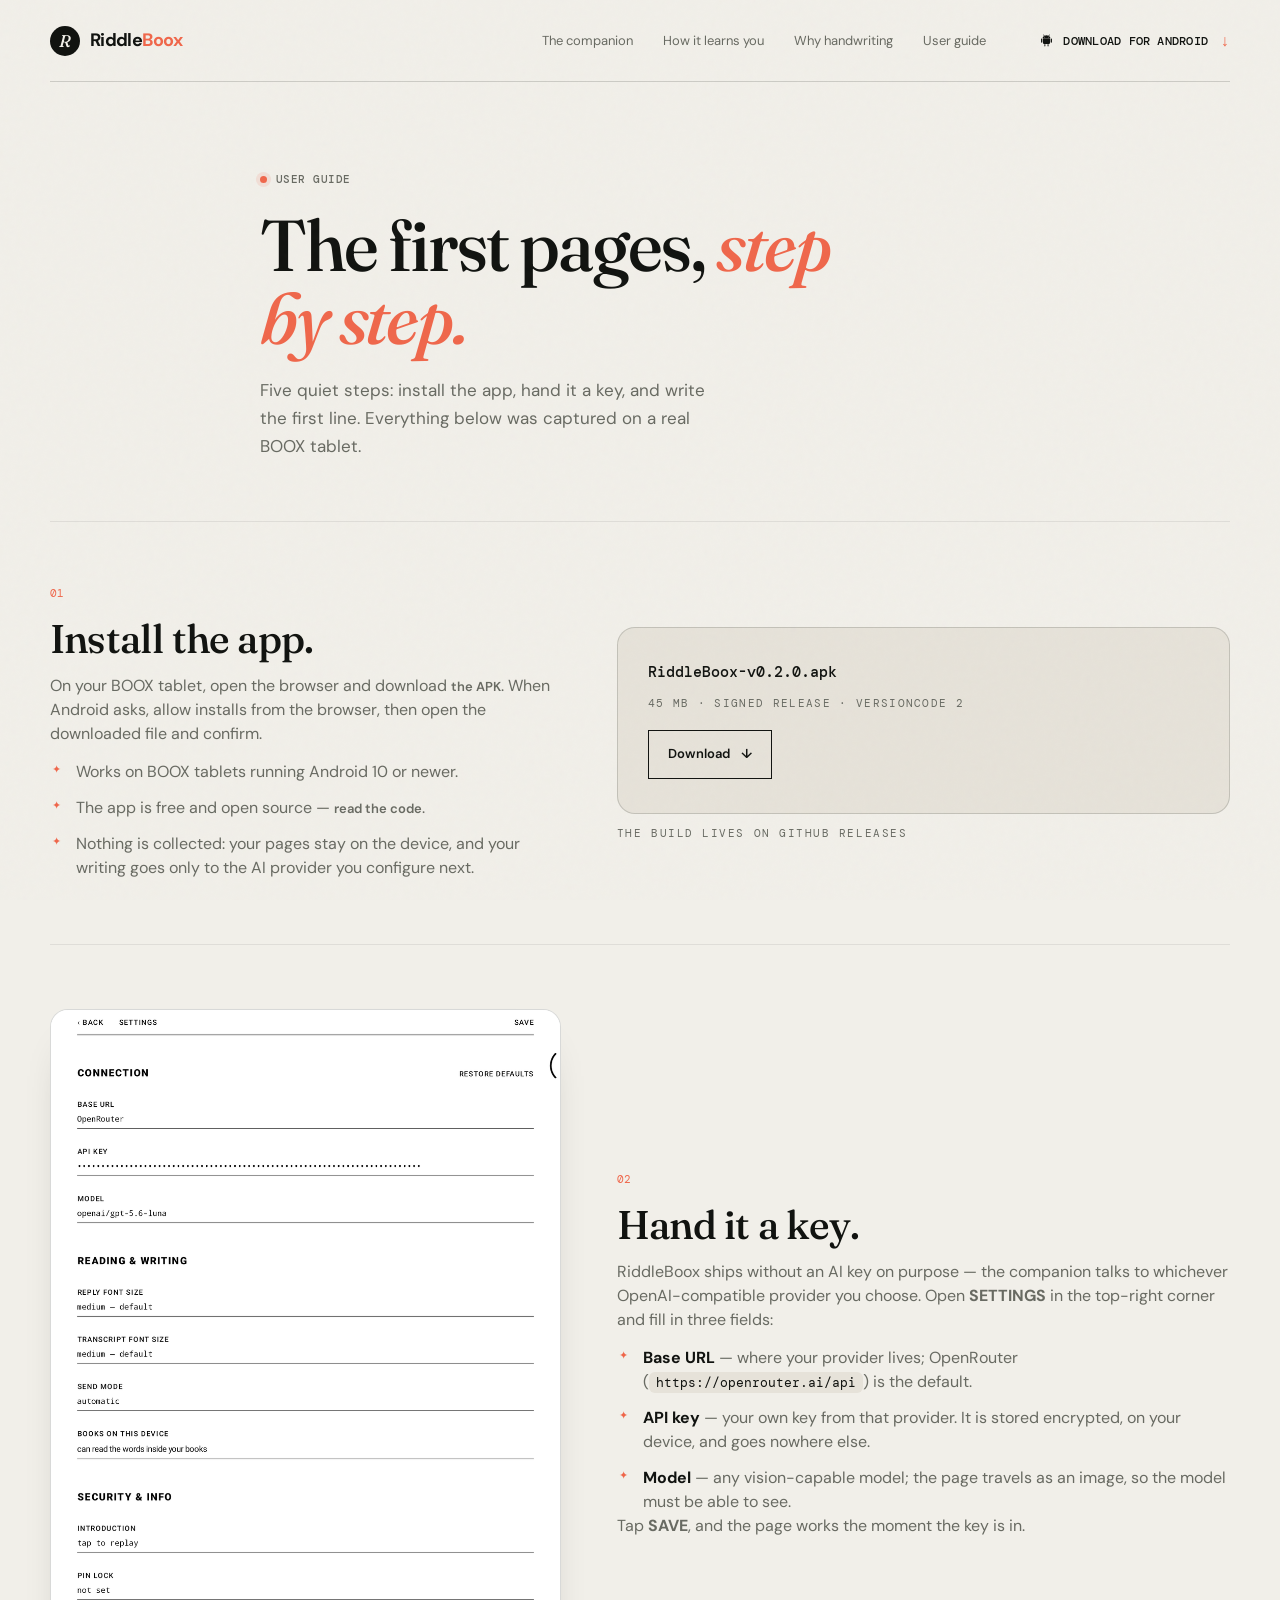
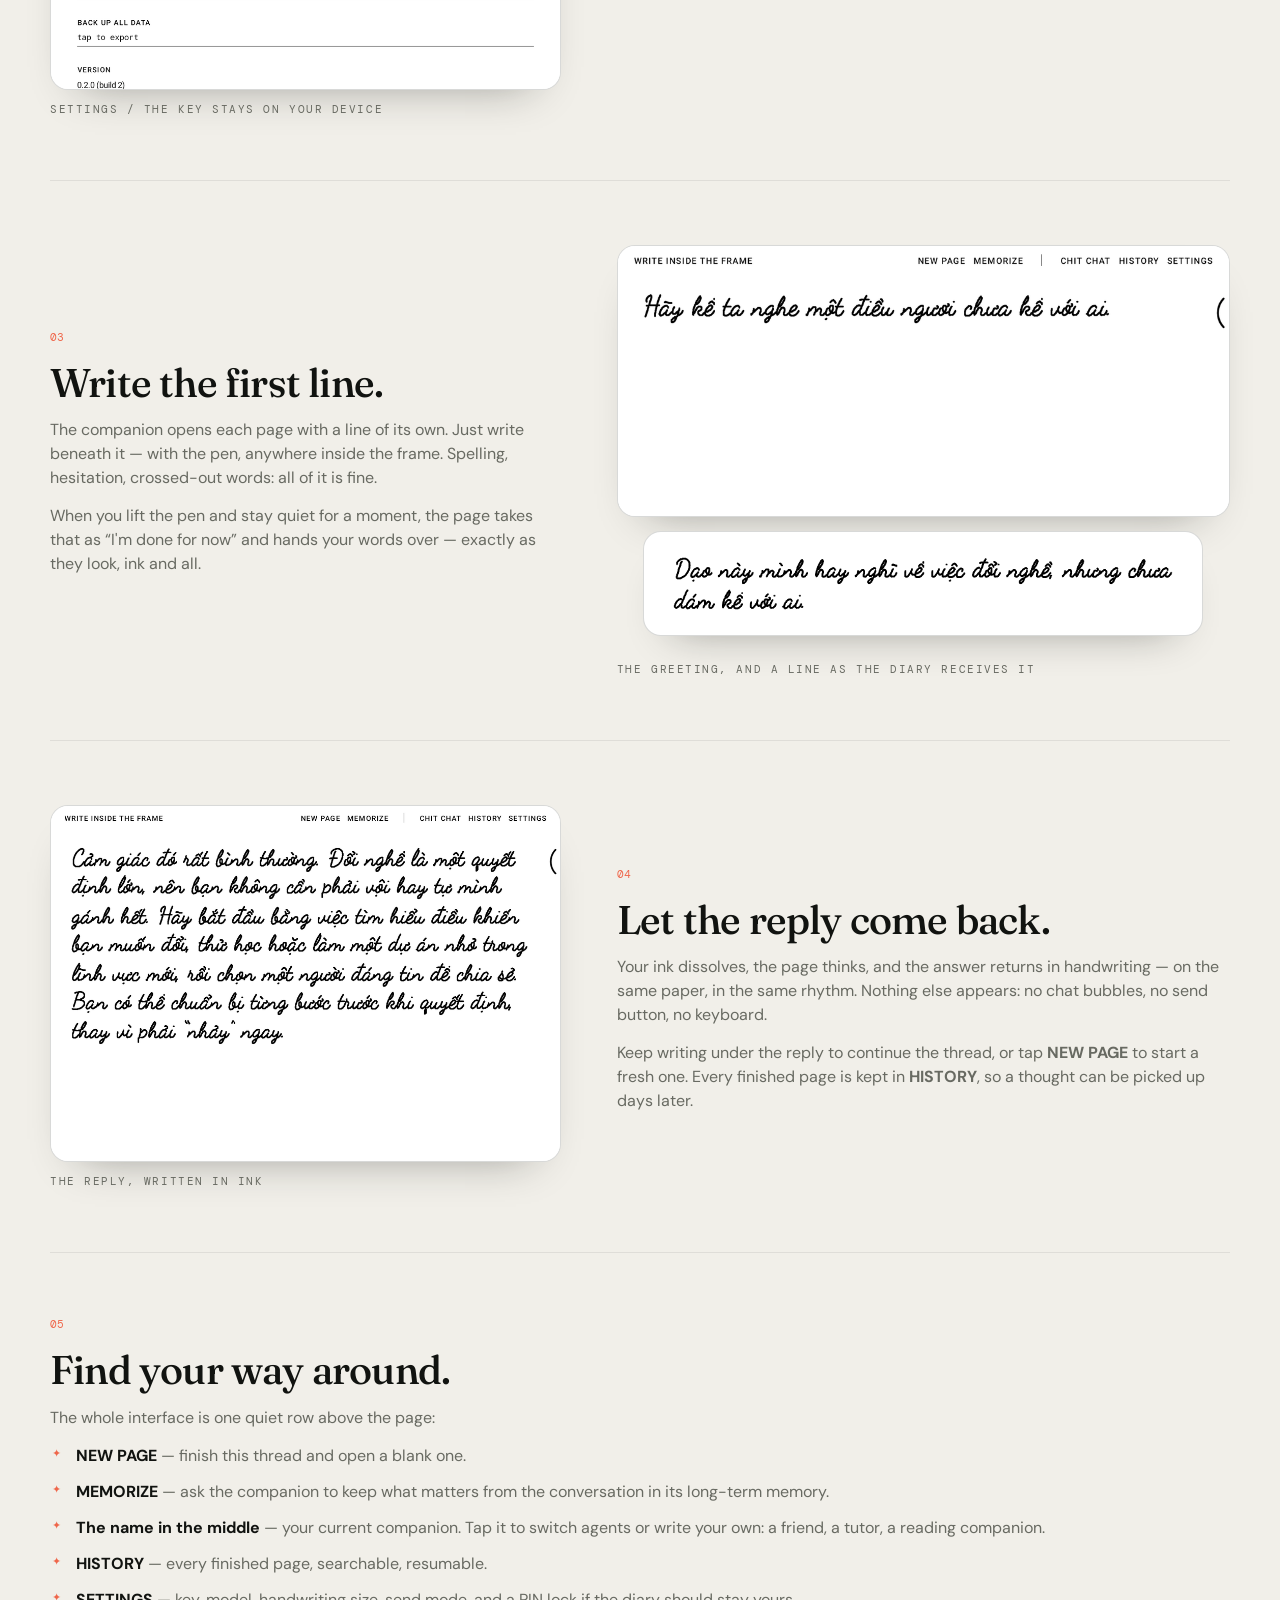
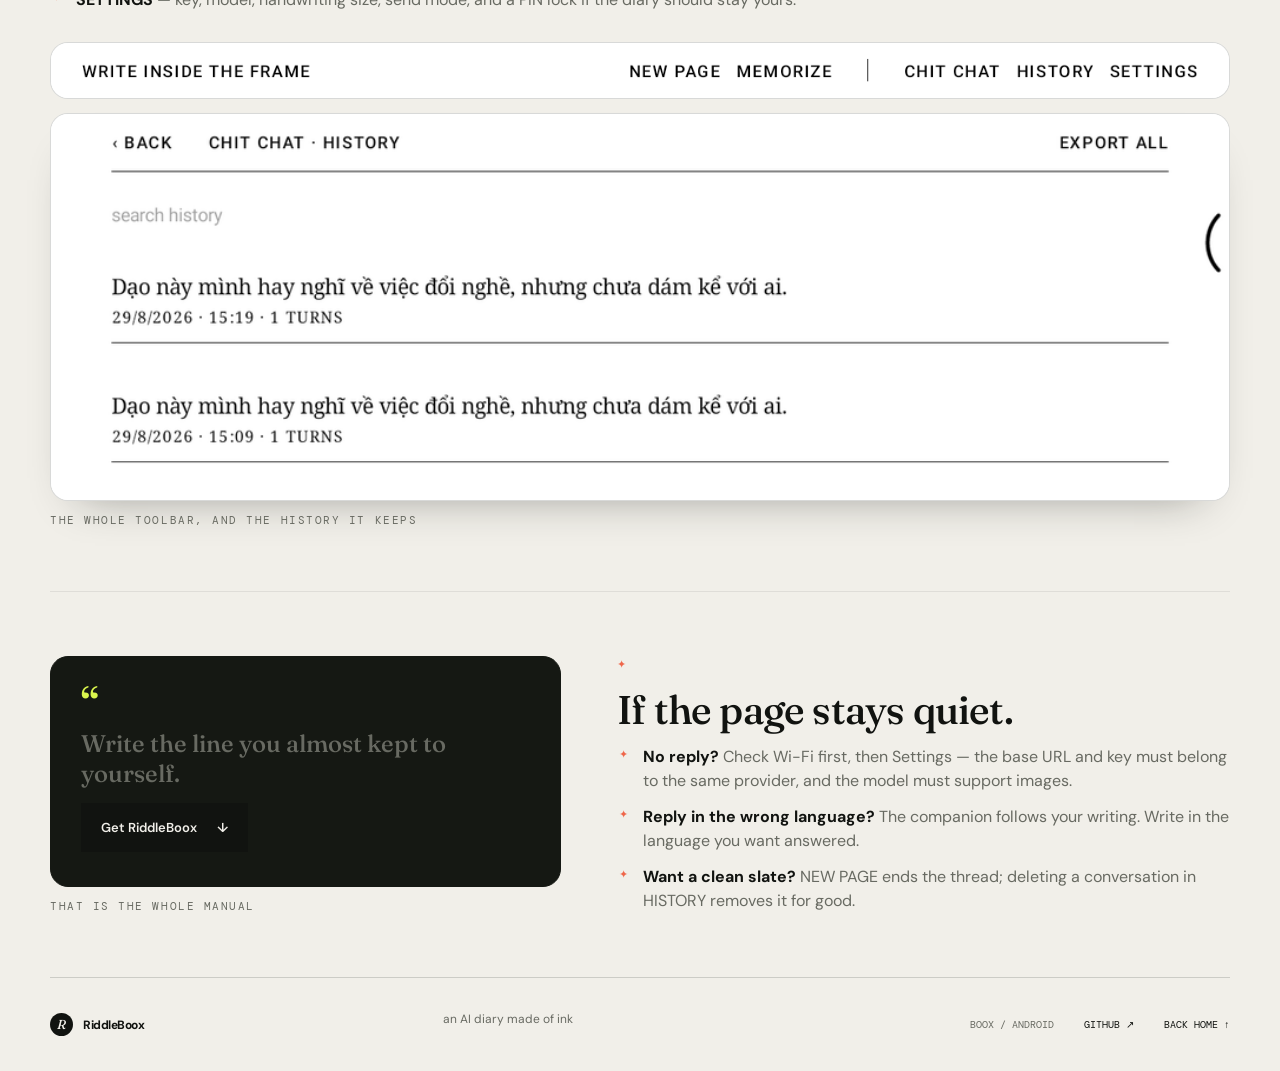
==== pages/guide.html @ 7153b8f2 "fix(pages): cache-bust stylesheet and script URLs Browsers held the pre-guide styles.css for up to 4" ====
<!doctype html>
<html lang="en">
  <head>
    <meta charset="utf-8" />
    <meta name="viewport" content="width=device-width, initial-scale=1" />
    <meta name="theme-color" content="#f1efe9" />
    <meta
      name="description"
      content="How to install RiddleBoox on a BOOX tablet, connect your own API key, and write your first page."
    />
    <meta property="og:title" content="RiddleBoox — user guide" />
    <meta
      property="og:description"
      content="Install the app, add your key, write a page, and let the reply come back in ink."
    />
    <meta property="og:type" content="website" />
    <title>RiddleBoox — user guide</title>
    <link rel="preconnect" href="https://fonts.googleapis.com" />
    <link rel="preconnect" href="https://fonts.gstatic.com" crossorigin />
    <link
      href="https://fonts.googleapis.com/css2?family=DM+Mono:wght@400;500&family=DM+Sans:wght@400;500;600;700&family=Fraunces:opsz,wght@9..144,500;9..144,600&display=swap"
      rel="stylesheet"
    />
    <link rel="stylesheet" href="styles.css?v=2" />
    <script src="script.js?v=2" defer></script>
  </head>
  <body>
    <div class="noise" aria-hidden="true"></div>

    <header class="site-header">
      <a class="brand" href="index.html" aria-label="RiddleBoox home">
        <span class="brand-mark">R</span>
        <span class="brand-name">Riddle<span>Boox</span></span>
      </a>
      <nav class="nav-links" aria-label="Main navigation">
        <a href="index.html#companion">The companion</a>
        <a href="index.html#inside">How it learns you</a>
        <a href="index.html#boox">Why handwriting</a>
        <a href="guide.html" aria-current="page">User guide</a>
      </nav>
      <a class="nav-cta nav-download" href="index.html#download" data-android-download>
        <svg class="android-icon" viewBox="0 0 24 24" aria-hidden="true">
          <path fill="currentColor" d="M8.4 5.7 7.3 3.9l.8-.5 1.1 1.8a6.1 6.1 0 0 1 5.6 0l1.1-1.8.8.5-1.1 1.8a5.7 5.7 0 0 1 2.1 3H6.3a5.7 5.7 0 0 1 2.1-3ZM5.2 9c.5 0 .9.4.9.9v4.2c0 .5-.4.9-.9.9s-.9-.4-.9-.9V9.9c0-.5.4-.9.9-.9Zm13.6 0c.5 0 .9.4.9.9v4.2c0 .5-.4.9-.9.9s-.9-.4-.9-.9V9.9c0-.5.4-.9.9-.9ZM7 9.1h10v6.6c0 .7-.5 1.2-1.2 1.2H8.2c-.7 0-1.2-.5-1.2-1.2V9.1Zm2.1 8.1h1.3v2.2c0 .5-.3.9-.7.9s-.7-.4-.7-.9v-2.2Zm4.5 0h1.3v2.2c0 .5-.3.9-.7.9s-.7-.4-.7-.9v-2.2Z" />
          <circle cx="9.2" cy="7.1" r=".55" fill="var(--paper)" />
          <circle cx="14.8" cy="7.1" r=".55" fill="var(--paper)" />
        </svg>
        Download for Android <span aria-hidden="true">↓</span>
      </a>
    </header>

    <main id="top">
      <section class="guide-hero section-shell reveal">
        <p class="eyebrow"><span class="eyebrow-dot"></span> User guide</p>
        <h1>The first pages, <em>step by step.</em></h1>
        <p class="hero-lede">
          Five quiet steps: install the app, hand it a key, and write the first line.
          Everything below was captured on a real BOOX tablet.
        </p>
      </section>

      <section class="guide-step section-shell reveal" id="install">
        <div class="guide-step-copy">
          <div class="card-number">01</div>
          <h2>Install the app.</h2>
          <p>
            On your BOOX tablet, open the browser and download
            <a class="text-link" href="#" data-android-download>the APK</a>.
            When Android asks, allow installs from the browser, then open the
            downloaded file and confirm.
          </p>
          <ul class="guide-list">
            <li>Works on BOOX tablets running Android 10 or newer.</li>
            <li>The app is free and open source — <a class="text-link" href="https://github.com/nguyenvanduocit/RiddleBoox">read the code</a>.</li>
            <li>Nothing is collected: your pages stay on the device, and your writing goes only to the AI provider you configure next.</li>
          </ul>
        </div>
        <figure class="guide-figure guide-figure-plain">
          <div class="guide-download-card">
            <span class="guide-download-name">RiddleBoox-v0.2.0.apk</span>
            <span class="guide-download-meta">45 MB · signed release · versionCode 2</span>
            <a class="button button-download" href="index.html#download" data-android-download>Download <span aria-hidden="true">↓</span></a>
          </div>
          <figcaption>the build lives on GitHub releases</figcaption>
        </figure>
      </section>

      <section class="guide-step section-shell reveal" id="key">
        <div class="guide-step-copy">
          <div class="card-number">02</div>
          <h2>Hand it a key.</h2>
          <p>
            RiddleBoox ships without an AI key on purpose — the companion talks to
            whichever OpenAI-compatible provider you choose. Open
            <strong>SETTINGS</strong> in the top-right corner and fill in three fields:
          </p>
          <ul class="guide-list">
            <li><strong>Base URL</strong> — where your provider lives; OpenRouter (<code>https://openrouter.ai/api</code>) is the default.</li>
            <li><strong>API key</strong> — your own key from that provider. It is stored encrypted, on your device, and goes nowhere else.</li>
            <li><strong>Model</strong> — any vision-capable model; the page travels as an image, so the model must be able to see.</li>
          </ul>
          <p>Tap <strong>SAVE</strong>, and the page works the moment the key is in.</p>
        </div>
        <figure class="guide-figure">
          <img src="guide-settings.png" alt="RiddleBoox settings screen with base URL, API key, and model fields" loading="lazy" />
          <figcaption>settings / the key stays on your device</figcaption>
        </figure>
      </section>

      <section class="guide-step section-shell reveal" id="write">
        <div class="guide-step-copy">
          <div class="card-number">03</div>
          <h2>Write the first line.</h2>
          <p>
            The companion opens each page with a line of its own. Just write beneath it —
            with the pen, anywhere inside the frame. Spelling, hesitation, crossed-out
            words: all of it is fine.
          </p>
          <p>
            When you lift the pen and stay quiet for a moment, the page takes that as
            “I'm done for now” and hands your words over — exactly as they look, ink and all.
          </p>
        </div>
        <figure class="guide-figure guide-figure-stack">
          <img src="guide-greeting.png" alt="A fresh RiddleBoox page opening with a handwritten greeting" loading="lazy" />
          <img class="guide-strip" src="guide-ink-strip.png" alt="A handwritten line exactly as the diary receives it" loading="lazy" />
          <figcaption>the greeting, and a line as the diary receives it</figcaption>
        </figure>
      </section>

      <section class="guide-step section-shell reveal" id="reply">
        <div class="guide-step-copy">
          <div class="card-number">04</div>
          <h2>Let the reply come back.</h2>
          <p>
            Your ink dissolves, the page thinks, and the answer returns in handwriting —
            on the same paper, in the same rhythm. Nothing else appears: no chat bubbles,
            no send button, no keyboard.
          </p>
          <p>
            Keep writing under the reply to continue the thread, or tap
            <strong>NEW PAGE</strong> to start a fresh one. Every finished page is kept in
            <strong>HISTORY</strong>, so a thought can be picked up days later.
          </p>
        </div>
        <figure class="guide-figure">
          <img src="guide-reply.png" alt="A handwritten AI reply on the RiddleBoox page" loading="lazy" />
          <figcaption>the reply, written in ink</figcaption>
        </figure>
      </section>

      <section class="guide-step section-shell reveal" id="around">
        <div class="guide-step-copy">
          <div class="card-number">05</div>
          <h2>Find your way around.</h2>
          <p>The whole interface is one quiet row above the page:</p>
          <ul class="guide-list">
            <li><strong>NEW PAGE</strong> — finish this thread and open a blank one.</li>
            <li><strong>MEMORIZE</strong> — ask the companion to keep what matters from the conversation in its long-term memory.</li>
            <li><strong>The name in the middle</strong> — your current companion. Tap it to switch agents or write your own: a friend, a tutor, a reading companion.</li>
            <li><strong>HISTORY</strong> — every finished page, searchable, resumable.</li>
            <li><strong>SETTINGS</strong> — key, model, handwriting size, send mode, and a PIN lock if the diary should stay yours.</li>
          </ul>
        </div>
        <figure class="guide-figure guide-figure-wide">
          <img src="guide-chrome.png" alt="The RiddleBoox toolbar: new page, memorize, agent name, history, settings" loading="lazy" />
          <img src="guide-history.png" alt="The history screen: searchable finished pages with dates and turn counts" loading="lazy" />
          <figcaption>the whole toolbar, and the history it keeps</figcaption>
        </figure>
      </section>

      <section class="guide-step section-shell reveal" id="trouble">
        <div class="guide-step-copy">
          <div class="card-number">✦</div>
          <h2>If the page stays quiet.</h2>
          <ul class="guide-list">
            <li><strong>No reply?</strong> Check Wi-Fi first, then Settings — the base URL and key must belong to the same provider, and the model must support images.</li>
            <li><strong>Reply in the wrong language?</strong> The companion follows your writing. Write in the language you want answered.</li>
            <li><strong>Want a clean slate?</strong> NEW PAGE ends the thread; deleting a conversation in HISTORY removes it for good.</li>
          </ul>
        </div>
        <figure class="guide-figure guide-figure-plain">
          <div class="guide-quiet-card">
            <span class="guide-quiet-mark">“</span>
            <p>Write the line you almost kept to yourself.</p>
            <a class="button button-primary" href="index.html#download" data-android-download>Get RiddleBoox <span aria-hidden="true">↓</span></a>
          </div>
          <figcaption>that is the whole manual</figcaption>
        </figure>
      </section>
    </main>

    <footer class="site-footer section-shell">
      <div class="footer-brand"><span class="brand-mark">R</span><span>RiddleBoox</span></div>
      <p>an AI diary made of ink</p>
      <div class="footer-right"><span>BOOX / ANDROID</span><a href="https://github.com/nguyenvanduocit/RiddleBoox">GitHub ↗</a><a href="index.html">Back home ↑</a></div>
    </footer>
  </body>
</html>
---- pages/styles.css ----
:root {
  --paper: #f1efe9;
  --paper-deep: #e6e2d9;
  --ink: #111310;
  --muted: #686a62;
  --line: rgba(17, 19, 16, 0.16);
  --soft-line: rgba(17, 19, 16, 0.08);
  --acid: #d9f44d;
  --tomato: #ef674b;
  --night: #151813;
  --serif: "Fraunces", Georgia, serif;
  --sans: "DM Sans", -apple-system, BlinkMacSystemFont, "Segoe UI", sans-serif;
  --mono: "DM Mono", "SFMono-Regular", Consolas, monospace;
}

@font-face {
  font-family: "RiddleScript";
  src: url("DancingScript.ttf") format("truetype");
  font-style: normal;
  font-weight: 400 700;
  font-display: swap;
}

* { box-sizing: border-box; }
html { scroll-behavior: smooth; }
body {
  margin: 0;
  color: var(--ink);
  background: var(--paper);
  font-family: var(--sans);
  line-height: 1.5;
  overflow-x: hidden;
}
a { color: inherit; text-decoration: none; }
img { display: block; max-width: 100%; }
.noise {
  position: fixed;
  inset: 0;
  pointer-events: none;
  opacity: .038;
  z-index: 10;
  background-image: url("data:image/svg+xml,%3Csvg viewBox='0 0 180 180' xmlns='http://www.w3.org/2000/svg'%3E%3Cfilter id='n'%3E%3CfeTurbulence type='fractalNoise' baseFrequency='.8' numOctaves='3' stitchTiles='stitch'/%3E%3C/filter%3E%3Crect width='100%25' height='100%25' filter='url(%23n)' opacity='.6'/%3E%3C/svg%3E");
}
.section-shell, .site-header { width: min(1180px, calc(100% - 64px)); margin-inline: auto; }
.site-header {
  height: 82px;
  display: flex;
  align-items: center;
  justify-content: space-between;
  gap: 28px;
  border-bottom: 1px solid var(--line);
  position: relative;
  z-index: 11;
}
.brand, .footer-brand { display: inline-flex; align-items: center; gap: 10px; font-weight: 700; letter-spacing: -.04em; }
.brand-mark {
  display: grid;
  width: 30px;
  height: 30px;
  place-items: center;
  color: var(--paper);
  background: var(--ink);
  border-radius: 50%;
  font-family: var(--serif);
  font-size: 17px;
  font-weight: 500;
  font-style: italic;
}
.brand-name { font-size: 18px; }
.brand-name span { color: var(--tomato); }
.nav-links { display: flex; gap: 30px; margin-left: auto; margin-right: 24px; font-size: 13px; color: var(--muted); }
.nav-links a, .nav-cta, .text-link, .light-link { transition: color .2s ease; }
.nav-links a:hover, .nav-cta:hover, .text-link:hover, .light-link:hover { color: var(--tomato); }
.nav-cta { font: 500 12px var(--mono); text-transform: uppercase; letter-spacing: .02em; }
.nav-download { display: inline-flex; align-items: center; gap: 8px; }
.android-icon { width: 17px; height: 17px; display: block; flex: 0 0 auto; }
.nav-cta span, .text-link span, .light-link span { color: var(--tomato); font-size: 16px; margin-left: 4px; }
.hero { min-height: 690px; display: grid; grid-template-columns: minmax(0, 1fr) minmax(0, .94fr); align-items: center; gap: 66px; padding-top: 58px; padding-bottom: 74px; }
.eyebrow { display: flex; align-items: center; gap: 9px; margin: 0 0 23px; color: var(--muted); font: 500 11px var(--mono); letter-spacing: .04em; text-transform: uppercase; }
.eyebrow-dot { width: 7px; height: 7px; display: inline-block; border-radius: 50%; background: var(--tomato); box-shadow: 0 0 0 4px rgba(239,103,75,.12); }
h1, h2, h3, p { margin-top: 0; }
h1, h2 { font-family: var(--serif); font-weight: 500; letter-spacing: -.06em; }
h1 { max-width: 620px; margin-bottom: 24px; font-size: clamp(54px, 6.2vw, 84px); line-height: .97; }
h1 em { color: var(--tomato); font-style: italic; }
.hero-lede { max-width: 465px; margin-bottom: 31px; color: var(--muted); font-size: 17px; line-height: 1.65; }
.hero-actions, .start-actions { display: flex; align-items: center; gap: 25px; }
.button { display: inline-flex; align-items: center; gap: 20px; min-height: 49px; padding: 0 19px; font-size: 13px; font-weight: 600; border: 1px solid var(--ink); transition: transform .2s ease, background .2s ease, color .2s ease; }
.button:hover { transform: translateY(-3px); }
.button-primary { color: var(--paper); background: var(--ink); }
.button-primary:hover { background: var(--tomato); border-color: var(--tomato); }
.button-light { color: var(--ink); background: var(--acid); border-color: var(--acid); }
.button-light:hover { background: var(--paper); border-color: var(--paper); }
.text-link, .light-link { font-size: 13px; font-weight: 600; }
.hero-note { display: flex; align-items: center; gap: 11px; margin-top: 48px; color: var(--muted); font: 11px var(--mono); }
.line-mark { width: 38px; height: 1px; background: var(--tomato); }
.hero-stage { min-width: 0; min-height: 610px; display: grid; place-items: center; position: relative; overflow: hidden; }
.hero-stage-image { min-height: 630px; }
.companion-hero-figure { width: min(680px, 100%); max-width: 100%; min-width: 0; margin: 0; position: relative; z-index: 2; transform: rotate(2.2deg); }
.companion-hero-figure::after { content: ""; position: absolute; inset: -14px -12px 48px 12px; border: 1px solid rgba(239,103,75,.44); z-index: -1; transform: rotate(-4deg); }
.hero-boox-demo { width: 100%; min-width: 0; padding: 18px 19px 15px; position: relative; color: var(--paper); background: rgba(21,24,19,.98); border: 1px solid rgba(241,239,233,.34); box-shadow: 15px 20px 0 rgba(17,19,16,.16), 2px 5px 24px rgba(17,19,16,.22); transform: rotate(-1.4deg); z-index: 3; }
.demo-chrome, .demo-caption { display: flex; align-items: center; justify-content: space-between; gap: 12px; font: 8px var(--mono); letter-spacing: .02em; text-transform: uppercase; }
.demo-chrome { color: rgba(241,239,233,.62); }
.demo-status { color: var(--acid); }
.demo-page { width: 100%; min-width: 0; min-height: 350px; margin-top: 14px; padding: 35px 45px; position: relative; overflow: hidden; color: var(--ink); background: #fffefb; contain: layout paint; }
.demo-page::before { content: ""; position: absolute; inset: 15%; z-index: 0; pointer-events: none; background: radial-gradient(circle, rgba(217,244,77,.28), rgba(239,103,75,.08) 28%, transparent 67%); opacity: 0; transform: scale(.7); }
.demo-page::after { content: ""; position: absolute; inset: 0; pointer-events: none; background: linear-gradient(115deg, transparent 0 45%, rgba(239,103,75,.08) 50%, transparent 55%); transform: translateX(-115%); }
.demo-page-lines { position: absolute; inset: 19% 7% 11%; z-index: 0; background: repeating-linear-gradient(to bottom, transparent 0 45px, rgba(17,19,16,.08) 46px 47px); }
.demo-copy { display: grid; width: 100%; min-width: 0; min-height: 118px; gap: 7px; position: relative; z-index: 1; margin-top: 17%; font: 400 clamp(32px, 3.4vw, 52px)/1.06 "RiddleScript", cursive; letter-spacing: -.03em; }
.demo-line { display: block; white-space: nowrap; }
.demo-word { display: inline-block; opacity: 0; transform: translateY(10px) rotate(1deg); filter: blur(1.5px); }
.demo-word + .demo-word { margin-left: .14em; }
.demo-dust { position: absolute; inset: 15% 8%; z-index: 3; pointer-events: none; opacity: 0; }
.demo-dust::before { content: ""; position: absolute; inset: 24% 10%; border-radius: 50%; background: radial-gradient(ellipse, rgba(17,19,16,.16), rgba(239,103,75,.08) 36%, transparent 72%); filter: blur(14px); opacity: 0; transform: scale(.72); }
.demo-dust i { width: 5px; height: 5px; position: absolute; left: var(--dust-x); top: var(--dust-y); border-radius: 50%; background: var(--acid); box-shadow: 0 0 9px rgba(217,244,77,.9), 0 0 18px rgba(239,103,75,.35); }
.demo-dust i:nth-child(3n) { background: var(--tomato); box-shadow: 0 0 9px rgba(239,103,75,.75), 0 0 18px rgba(239,103,75,.32); }
.demo-dust i:nth-child(4n) { width: 3px; height: 8px; border-radius: 1px; transform: rotate(45deg); }
.demo-cursor { position: absolute; left: 19%; top: 28%; z-index: 4; width: 10px; height: 42px; border: 1px solid rgba(17,19,16,.75); border-radius: 6px 6px 3px 3px; background: linear-gradient(90deg, #363a32 0%, #111310 38%, #54584e 68%, #171913 100%); box-shadow: 2px 3px 5px rgba(17,19,16,.24); opacity: 0; transform-origin: 50% 88%; }
.demo-cursor::before { content: ""; position: absolute; left: 1px; bottom: -9px; width: 0; height: 0; border-right: 4px solid transparent; border-left: 4px solid transparent; border-top: 10px solid #111310; filter: drop-shadow(1px 2px 1px rgba(17,19,16,.24)); }
.demo-cursor::after { content: ""; position: absolute; top: 7px; left: 2px; width: 2px; height: 23px; border-radius: 2px; background: rgba(241,239,233,.42); }
.demo-thinking-dot { position: absolute; left: 50%; top: 50%; z-index: 2; width: 8px; height: 8px; border-radius: 50%; background: var(--tomato); opacity: 0; box-shadow: 0 0 0 7px rgba(239,103,75,.12), 0 0 0 16px rgba(239,103,75,.06); }
.demo-caption { display: block; margin-top: 10px; color: rgba(241,239,233,.62); }
.hero-boox-demo[data-state="write"] .demo-word, .hero-boox-demo[data-state="reply"] .demo-word { animation: demoWordIn .48s cubic-bezier(.2,.8,.2,1) both; animation-delay: var(--word-delay); }
.hero-boox-demo[data-state="reply"] .demo-word { animation-delay: calc(.38s + var(--word-delay)); }
.hero-boox-demo[data-state="write"] .demo-cursor { opacity: 1; animation: demoCursor 2.9s ease-in-out both; }
.hero-boox-demo[data-state="dissolve"] .demo-word { opacity: 1; animation: demoWordOut .72s ease both; animation-delay: calc(var(--word-index) * .07s); }
.hero-boox-demo[data-state="dissolve"] .demo-page::after { animation: demoSweep 1.1s ease both; }
.hero-boox-demo[data-state="dissolve"] .demo-dust { opacity: 1; }
.hero-boox-demo[data-state="dissolve"] .demo-dust::before { animation: dustCloud 1.1s ease-out both; }
.hero-boox-demo[data-state="dissolve"] .demo-dust i { animation: dustBurst 1.1s var(--dust-delay) ease-out both; }
.hero-boox-demo[data-state="think"] .demo-word { opacity: 0; }
.hero-boox-demo[data-state="think"] .demo-thinking-dot { opacity: 1; animation: demoPulse 1.1s ease-in-out infinite; }
.hero-boox-demo[data-state="reply"] .demo-page::before { animation: pageGlow 1.7s .1s ease-out both; }
.hero-boox-demo[data-state="reply"] .demo-dust { opacity: 1; }
.hero-boox-demo[data-state="reply"] .demo-dust i { animation: dustGather 1.7s var(--dust-delay) ease-in both; }
.hero-boox-demo[data-state="pause"] .demo-copy { opacity: 0; }
.hero-boox-demo[data-state="linger"] .demo-word { animation: demoWordIn .48s cubic-bezier(.2,.8,.2,1) both; animation-delay: calc(.3s + var(--word-index) * .16s); }
.hero-boox-demo[data-state="linger"] .demo-page::before { animation: pageGlow 1.55s .08s ease-out both; }
.hero-boox-demo[data-state="linger"] .demo-dust { opacity: 1; }
.hero-boox-demo[data-state="linger"] .demo-dust i { animation: dustGather 1.55s var(--dust-delay) ease-in both; }
.hero-boox-demo[data-state="linger"] .demo-word { opacity: 1; transform: none; filter: none; }
.companion-hero-figure figcaption { display: flex; justify-content: space-between; gap: 15px; padding-top: 14px; color: var(--muted); font: 9px var(--mono); letter-spacing: .02em; text-transform: uppercase; }
.companion-hero-figure figcaption span:first-child { color: var(--tomato); }
.stage-orbit { position: absolute; border: 1px solid var(--line); border-radius: 50%; transform: rotate(-14deg); }
.orbit-one { width: 640px; height: 385px; }
.orbit-two { width: 560px; height: 430px; transform: rotate(42deg); border-color: rgba(239,103,75,.28); }
.hero-paper { position: relative; width: min(430px, 82%); padding: 27px 28px 21px; background: #fffefb; border: 1px solid rgba(17,19,16,.18); transform: rotate(4.5deg); z-index: 2; }
.paper-shadow { box-shadow: 15px 20px 0 rgba(17,19,16,.07), 3px 5px 18px rgba(17,19,16,.08); }
.paper-topline, .paper-footer, .memory-header, .memory-foot { display: flex; justify-content: space-between; gap: 12px; font: 10px var(--mono); letter-spacing: .02em; text-transform: uppercase; }
.paper-topline { color: var(--muted); }
.live-state { color: var(--tomato); }
.live-state i { display: inline-block; width: 6px; height: 6px; margin-right: 5px; border-radius: 50%; background: var(--tomato); animation: blink 1.8s ease-in-out infinite; }
.paper-rule { height: 1px; margin: 19px 0 31px; background: var(--soft-line); }
.paper-prompt { margin-bottom: 22px; font-family: var(--serif); font-size: 38px; line-height: .95; letter-spacing: -.05em; }
.hero-paper img { width: 100%; margin-left: -2px; mix-blend-mode: multiply; }
.paper-caption { margin-top: 27px; padding-left: 15px; border-left: 1px solid var(--tomato); color: var(--muted); font: 11px/1.4 var(--mono); }
.paper-footer { margin-top: 37px; color: var(--muted); }
.floating-note { position: absolute; display: flex; align-items: center; justify-content: space-between; gap: 20px; padding: 12px 13px; background: var(--acid); color: var(--ink); font: 10px var(--mono); text-transform: uppercase; z-index: 3; box-shadow: 4px 5px 0 rgba(17,19,16,.12); }
.floating-note strong { font-size: 16px; font-weight: 400; }
.note-top { top: 83px; right: 2px; transform: rotate(6deg); }
.note-bottom { bottom: 56px; left: 1px; background: var(--tomato); color: #fffaf0; transform: rotate(-7deg); }
.signal-row { display: grid; grid-template-columns: repeat(4, 1fr); border-top: 1px solid var(--line); border-bottom: 1px solid var(--line); }
.signal-row div { padding: 21px 16px 20px 0; color: var(--muted); font: 10px var(--mono); text-transform: uppercase; }
.signal-row div + div { padding-left: 20px; border-left: 1px solid var(--line); }
.signal-row span { margin-right: 9px; color: var(--tomato); }
.download-prompt { display: grid; grid-template-columns: 78px minmax(0, 1fr) auto; align-items: center; gap: 30px; margin-top: 92px; padding: 31px 35px; position: relative; overflow: hidden; color: var(--paper); background: var(--night); }
.download-prompt::after { content: ""; width: 260px; height: 260px; position: absolute; right: 11%; top: -168px; border: 1px solid rgba(217,244,77,.22); border-radius: 50%; box-shadow: 0 0 0 24px rgba(239,103,75,.06), 0 0 0 49px rgba(217,244,77,.05); transform: rotate(22deg); pointer-events: none; }
.download-mark { width: 68px; height: 68px; position: relative; z-index: 1; }
.download-app-mark { width: 57px; height: 57px; display: grid; place-items: center; color: var(--paper); background: var(--tomato); border-radius: 18px 18px 23px 23px; font: italic 500 32px var(--serif); transform: rotate(-8deg); }
.download-android-mark { width: 29px; height: 29px; display: grid; place-items: center; position: absolute; right: -5px; bottom: -3px; color: var(--night); background: var(--acid); border: 3px solid var(--night); border-radius: 50%; transform: rotate(10deg); }
.download-android-mark .android-icon { width: 18px; height: 18px; }
.download-copy, .download-actions { position: relative; z-index: 1; }
.download-copy .eyebrow { margin-bottom: 10px; color: rgba(241,239,233,.54); }
.download-copy h2 { margin-bottom: 8px; color: var(--paper); font-size: clamp(32px, 4vw, 48px); }
.download-copy > p:last-child { max-width: 570px; margin-bottom: 0; color: rgba(241,239,233,.62); font-size: 14px; line-height: 1.6; }
.download-actions { display: flex; flex-direction: column; align-items: flex-start; gap: 10px; }
.button-download { gap: 11px; white-space: nowrap; }
.download-actions .button-download { color: var(--ink); background: var(--acid); border-color: var(--acid); }
.download-actions .button-download:hover { color: var(--ink); background: var(--paper); border-color: var(--paper); }
.download-note { color: rgba(241,239,233,.48); font: 9px var(--mono); text-transform: uppercase; letter-spacing: .03em; }
.ritual { padding-top: 155px; padding-bottom: 157px; }
.section-intro { max-width: 560px; }
h2 { margin-bottom: 21px; font-size: clamp(42px, 5vw, 67px); line-height: .99; }
.section-intro > p:last-child, .inside-copy > p:not(.eyebrow) { color: var(--muted); font-size: 16px; line-height: 1.7; }
.ritual-grid { display: grid; grid-template-columns: repeat(3, 1fr); gap: 18px; margin-top: 77px; }
.ritual-card { min-width: 0; }
.card-number { margin-bottom: 17px; color: var(--tomato); font: 11px var(--mono); }
.card-visual { height: 268px; margin-bottom: 29px; display: flex; align-items: center; justify-content: center; position: relative; overflow: hidden; border: 1px solid var(--line); background: #e5e2da; }
.card-visual img { width: 92%; mix-blend-mode: multiply; transform: rotate(-4deg); }
.tiny-chrome { position: absolute; inset: 15px 15px auto; display: flex; justify-content: space-between; color: var(--muted); font: 9px var(--mono); text-transform: uppercase; }
.tiny-chrome span:last-child { color: var(--tomato); }
.sample-page { width: 88%; min-height: 168px; display: flex; flex-direction: column; justify-content: center; padding: 30px 24px 22px; position: relative; overflow: hidden; background: #fffefb; color: var(--ink); box-shadow: 6px 9px 0 rgba(17,19,16,.1); transform: rotate(-3deg); }
.sample-page::before { content: ""; position: absolute; inset: 46px 20px 28px; background: repeating-linear-gradient(to bottom, transparent 0 32px, rgba(17,19,16,.08) 33px 34px); pointer-events: none; }
.sample-script, .memory-script { position: relative; z-index: 1; font: 400 clamp(25px, 2.4vw, 36px)/1.12 "RiddleScript", cursive; letter-spacing: -.03em; }
.sample-note { position: relative; z-index: 1; align-self: flex-end; margin-top: 12px; padding: 4px 10px; color: var(--tomato); font: 10px var(--mono); text-transform: uppercase; transform: rotate(2deg); }
.ink-cursor { position: absolute; right: 18%; bottom: 27%; width: 9px; height: 9px; border-radius: 50%; background: var(--ink); }
.ink-cursor::after { content: ""; position: absolute; width: 28px; height: 1px; top: 8px; left: -10px; background: var(--ink); transform: rotate(-53deg); transform-origin: right; }
.card-visual-think { background: var(--night); color: var(--paper); }
.pulse-dot { width: 9px; height: 9px; position: relative; z-index: 2; border-radius: 50%; background: var(--acid); box-shadow: 0 0 24px 7px rgba(217,244,77,.23); }
.pulse-ring { position: absolute; width: 100px; height: 100px; border: 1px solid rgba(217,244,77,.32); border-radius: 50%; }
.ring-a { animation: ring 3.6s ease-out infinite; }
.ring-b { width: 180px; height: 180px; border-color: rgba(217,244,77,.12); animation: ring 3.6s 1s ease-out infinite; }
.thinking-label { position: absolute; bottom: 22px; left: 24px; color: rgba(241,239,233,.56); font: 10px var(--mono); text-transform: uppercase; }
.card-visual-reply { display: block; padding: 43px 23px; background: #fffefb; }
.reply-meta { margin-bottom: 26px; color: var(--muted); font: 9px var(--mono); letter-spacing: .04em; text-transform: uppercase; }
.reply-line { font: 400 clamp(23px, 2.4vw, 32px)/1.25 "RiddleScript", cursive; letter-spacing: -.03em; white-space: nowrap; }
.reply-line-a { transform: rotate(-3deg); }
.reply-line-b { margin: 18px 0 0 21px; color: var(--tomato); transform: rotate(2deg); }
.reply-pencil { position: absolute; right: 32px; bottom: 22px; color: var(--tomato); font-size: 17px; }
.ritual-card h3, .boox-point h3 { margin-bottom: 9px; font-family: var(--serif); font-size: 25px; font-weight: 500; letter-spacing: -.04em; }
.ritual-card p { max-width: 300px; margin-bottom: 0; color: var(--muted); font-size: 14px; line-height: 1.6; }
.companion { padding-top: 138px; padding-bottom: 145px; border-top: 1px solid var(--line); }
.companion .section-intro { max-width: 810px; }
.companion .section-intro > p:last-child { max-width: 610px; }
.companion-grid { display: grid; grid-template-columns: repeat(4, 1fr); gap: 14px; margin-top: 75px; }
.companion-card { min-height: 345px; padding: 24px 21px 20px; display: flex; flex-direction: column; position: relative; overflow: hidden; border: 1px solid var(--line); background: rgba(255,254,251,.44); }
.companion-card::before { content: ""; position: absolute; width: 100px; height: 100px; top: -45px; right: -35px; border: 1px solid currentColor; border-radius: 50%; opacity: .28; }
.companion-card-teacher { color: var(--ink); }
.companion-card-friend { color: var(--paper); background: var(--night); border-color: var(--night); }
.companion-card-reader { color: var(--ink); background: rgba(217,244,77,.44); border-color: rgba(17,19,16,.25); }
.companion-card-operator { color: var(--paper); background: var(--tomato); border-color: var(--tomato); }
.companion-symbol { height: 45px; color: var(--tomato); font: 36px/.9 var(--serif); }
.companion-card-friend .companion-symbol, .companion-card-operator .companion-symbol { color: var(--acid); }
.companion-role { margin: 0 0 36px; font: 10px var(--mono); letter-spacing: .05em; text-transform: uppercase; opacity: .66; }
.companion-card h3 { max-width: 210px; margin-bottom: 12px; font-family: var(--serif); font-size: 24px; font-weight: 500; line-height: 1.03; letter-spacing: -.04em; }
.companion-card > p:not(.companion-role) { max-width: 230px; margin-bottom: 18px; color: var(--muted); font-size: 13px; line-height: 1.58; }
.companion-card-friend > p:not(.companion-role), .companion-card-operator > p:not(.companion-role) { color: rgba(241,239,233,.64); }
.companion-index { margin-top: auto; font: 9px var(--mono); letter-spacing: .04em; text-transform: uppercase; opacity: .58; }
.inside { display: grid; grid-template-columns: .85fr 1.15fr; align-items: center; gap: 10%; padding-top: 135px; padding-bottom: 150px; border-top: 1px solid var(--line); }
.inside-copy { padding-bottom: 15px; }
.inside-copy h2 { max-width: 450px; }
.inside-copy > p:not(.eyebrow) { max-width: 450px; margin-bottom: 34px; }
.feature-list { display: grid; gap: 21px; }
.feature-item { display: flex; align-items: flex-start; gap: 14px; }
.feature-icon { display: grid; flex: 0 0 29px; height: 29px; place-items: center; color: var(--tomato); border: 1px solid var(--tomato); border-radius: 50%; font-size: 14px; }
.feature-item div { display: grid; gap: 3px; padding-top: 1px; }
.feature-item strong { font-size: 14px; }
.feature-item div span { color: var(--muted); font-size: 12px; }
.memory-card { position: relative; min-height: 530px; padding: 23px; background: var(--night); color: var(--paper); transform: rotate(-2.5deg); box-shadow: 14px 18px 0 rgba(17,19,16,.08); }
.memory-header { color: rgba(241,239,233,.56); }
.memory-status { color: var(--acid); }
.memory-page { position: absolute; background: #fffefb; color: var(--ink); box-shadow: 6px 9px 0 rgba(0,0,0,.2); }
.memory-page-main { width: 75%; height: 250px; top: 89px; left: 12%; padding: 22px 18px; transform: rotate(4deg); }
.memory-page-small { width: 55%; height: 155px; right: 5%; bottom: 49px; padding: 15px; transform: rotate(-7deg); opacity: .92; }
.page-index { color: var(--muted); font: 9px var(--mono); text-transform: uppercase; }
.memory-script { margin: 31px 0 0 12px; font-size: clamp(28px, 2.9vw, 44px); line-height: 1.05; transform: rotate(-2deg); }
.memory-script-small { margin: 24px 0 0 7px; font-size: clamp(22px, 2.2vw, 32px); transform: rotate(2deg); }
.memory-note { display: inline-block; margin: 14px 0 0 20px; padding: 5px 8px; color: var(--tomato); font: 9px var(--mono); text-transform: uppercase; transform: rotate(-2deg); }
.memory-arrow { position: absolute; right: -34px; bottom: 20px; color: var(--tomato); font: 33px var(--serif); }
.memory-foot { position: absolute; right: 23px; bottom: 23px; left: 23px; color: rgba(241,239,233,.56); }
.memory-foot span:last-child { color: var(--acid); font-size: 17px; }
.boox { padding-top: 143px; padding-bottom: 147px; border-top: 1px solid var(--line); }
.boox-heading { max-width: 715px; }
.boox-layout { display: grid; grid-template-columns: .95fr 1.05fr; gap: 13%; margin-top: 85px; }
.boox-quote { padding: 32px 38px 30px; border: 1px solid var(--line); background: rgba(255,254,251,.48); }
.quote-mark { height: 52px; color: var(--tomato); font: 81px/.75 var(--serif); }
blockquote { max-width: 380px; margin: 0 0 35px; font: 500 34px/1.12 var(--serif); letter-spacing: -.05em; }
.quote-signature { color: var(--muted); font: 11px var(--mono); text-transform: uppercase; }
.boox-points { display: grid; gap: 32px; align-content: center; }
.boox-point { display: grid; grid-template-columns: 37px 1fr; gap: 16px; padding-bottom: 26px; border-bottom: 1px solid var(--line); }
.boox-point > span { color: var(--tomato); font: 11px var(--mono); }
.boox-point h3 { margin-top: -5px; font-size: 24px; }
.boox-point p { max-width: 380px; margin-bottom: 0; color: var(--muted); font-size: 14px; line-height: 1.55; }
.start { padding-top: 50px; padding-bottom: 150px; }
.start-panel { min-height: 410px; display: flex; align-items: center; justify-content: space-between; gap: 50px; padding: 75px 82px; position: relative; overflow: hidden; color: var(--paper); background: var(--night); }
.start-copy { max-width: 610px; position: relative; z-index: 2; }
.eyebrow-light { color: rgba(241,239,233,.56); }
.start-panel h2 { max-width: 600px; margin-bottom: 18px; color: var(--paper); }
.start-panel p:not(.eyebrow) { max-width: 480px; margin-bottom: 29px; color: rgba(241,239,233,.64); font-size: 15px; line-height: 1.65; }
.start-actions { gap: 24px; }
.start-actions .light-link { color: var(--paper); }
.start-actions .light-link:hover { color: var(--acid); }
.start-actions .light-link span { color: var(--acid); }
.start-glyph { width: 270px; height: 270px; flex: 0 0 auto; position: relative; opacity: .92; transform: rotate(17deg); }
.glyph-circle { position: absolute; inset: 22px; border: 1px solid rgba(217,244,77,.55); border-radius: 50%; }
.glyph-circle::before, .glyph-circle::after { content: ""; position: absolute; inset: 28px; border: 1px solid rgba(217,244,77,.24); border-radius: 50%; }
.glyph-circle::after { inset: 59px; border-color: rgba(239,103,75,.7); }
.glyph-line { position: absolute; height: 1px; background: var(--acid); transform-origin: left; }
.glyph-line-1 { width: 130px; top: 134px; left: 72px; transform: rotate(41deg); }
.glyph-line-2 { width: 102px; top: 151px; left: 99px; transform: rotate(-42deg); background: var(--tomato); }
.glyph-line-3 { width: 152px; top: 112px; left: 69px; transform: rotate(-9deg); background: rgba(241,239,233,.5); }
.glyph-star { position: absolute; right: 15px; top: 7px; color: var(--acid); font-size: 25px; }
.faq { padding-top: 7px; padding-bottom: 147px; display: grid; grid-template-columns: .9fr 1.1fr; gap: 12%; }
.faq-list { border-top: 1px solid var(--line); }
details { border-bottom: 1px solid var(--line); }
summary { display: flex; align-items: center; justify-content: space-between; gap: 15px; padding: 21px 0; cursor: pointer; list-style: none; font: 500 20px var(--serif); letter-spacing: -.03em; }
summary::-webkit-details-marker { display: none; }
summary::after { content: "+"; color: var(--tomato); font: 22px var(--mono); transition: transform .2s ease; }
details[open] summary::after { content: "−"; }
details p { max-width: 580px; padding: 0 40px 22px 0; margin-bottom: 0; color: var(--muted); font-size: 14px; line-height: 1.65; }
.site-footer { display: grid; grid-template-columns: 1fr 1fr 1fr; align-items: center; min-height: 94px; border-top: 1px solid var(--line); color: var(--muted); font-size: 12px; }
.footer-brand { color: var(--ink); }
.footer-brand .brand-mark { width: 23px; height: 23px; font-size: 13px; }
.footer-right { display: flex; justify-content: flex-end; gap: 30px; font: 10px var(--mono); text-transform: uppercase; }
.footer-right a { color: var(--ink); }
.footer-right a:hover { color: var(--tomato); }
.reveal { opacity: 0; transform: translateY(22px); transition: opacity .75s ease, transform .75s ease; }
.reveal.is-visible { opacity: 1; transform: translateY(0); }
.reveal-delay-1 { transition-delay: .12s; }
.reveal-delay-2 { transition-delay: .24s; }
@keyframes blink { 0%, 100% { opacity: .35; } 50% { opacity: 1; } }
@keyframes ring { 0% { transform: scale(.5); opacity: .6; } 75%, 100% { transform: scale(1.4); opacity: 0; } }
@keyframes demoWordIn { from { opacity: 0; transform: translateY(10px) rotate(1deg); filter: blur(1.5px); } to { opacity: 1; transform: translateY(0) rotate(0); filter: blur(0); } }
@keyframes demoWordOut { from { opacity: 1; transform: translateY(0); filter: blur(0); } to { opacity: 0; transform: translateY(-5px) rotate(-1deg); filter: blur(3px); } }
@keyframes demoSweep { from { transform: translateX(-115%); } to { transform: translateX(115%); } }
@keyframes dustBurst { 0% { opacity: 0; transform: translate(0, 0) scale(.2) rotate(0); } 22% { opacity: 1; transform: translate(0, 0) scale(1) rotate(38deg); } 100% { opacity: 0; transform: translate(var(--dust-dx), var(--dust-dy)) scale(.15) rotate(160deg); } }
@keyframes dustGather { 0% { opacity: 0; transform: translate(var(--dust-dx), var(--dust-dy)) scale(.12) rotate(-90deg); } 26% { opacity: 1; transform: translate(calc(var(--dust-dx) * .42), calc(var(--dust-dy) * .42)) scale(1) rotate(18deg); } 100% { opacity: 0; transform: translate(0, 0) scale(.3) rotate(90deg); } }
@keyframes dustCloud { 0% { opacity: 0; transform: scale(.72); } 28% { opacity: .72; transform: scale(1); } 100% { opacity: 0; transform: scale(1.34); } }
@keyframes pageGlow { 0% { opacity: 0; transform: scale(.7); } 34% { opacity: .85; transform: scale(1); } 100% { opacity: 0; transform: scale(1.16); } }
@keyframes demoPulse { 0%, 100% { transform: scale(.85); box-shadow: 0 0 0 7px rgba(239,103,75,.12), 0 0 0 16px rgba(239,103,75,.06); } 50% { transform: scale(1.15); box-shadow: 0 0 0 13px rgba(239,103,75,.08), 0 0 0 27px rgba(239,103,75,.03); } }
@keyframes demoCursor { 0% { left: 19%; top: 28%; transform: rotate(42deg); } 38% { left: 57%; top: 28%; transform: rotate(42deg); } 50% { left: 19%; top: 46%; transform: rotate(42deg); } 84% { left: 61%; top: 46%; transform: rotate(42deg); } 100% { left: 61%; top: 46%; transform: rotate(42deg); } }
@media (max-width: 900px) {
  .section-shell, .site-header { width: min(100% - 40px, 700px); }
  .nav-links { display: none; }
  .hero { grid-template-columns: 1fr; gap: 35px; padding-top: 80px; }
  .hero-copy { max-width: 650px; }
  .hero-stage { min-height: 600px; }
  .hero-boox-demo { width: 100%; }
  .ritual-grid { grid-template-columns: 1fr; gap: 65px; }
  .card-visual { height: 330px; }
  .ritual-card p { max-width: 500px; }
  .companion-grid { grid-template-columns: repeat(2, 1fr); }
  .inside, .boox-layout, .faq { grid-template-columns: 1fr; gap: 75px; }
  .inside { padding-top: 100px; }
  .memory-card { width: min(100%, 570px); margin-inline: auto; }
  .faq { padding-top: 0; }
  .faq .section-intro { max-width: 550px; }
  .start-panel { padding: 60px 45px; }
  .start-glyph { width: 210px; height: 210px; }
  .download-prompt { grid-template-columns: 68px minmax(0, 1fr); gap: 22px; }
  .download-actions { grid-column: 2; }
}
@media (max-width: 560px) {
  .section-shell, .site-header { width: calc(100% - 34px); }
  .site-header { height: 70px; }
  .nav-cta { display: none; }
  h1 { font-size: clamp(49px, 15vw, 73px); }
  h2 { font-size: 48px; }
  .hero { min-height: auto; padding-top: 65px; padding-bottom: 75px; }
  .hero-lede { font-size: 15px; }
  .hero-actions { align-items: flex-start; flex-direction: column; gap: 19px; }
  .hero-note { margin-top: 36px; }
  .hero-stage { min-height: 475px; }
  .hero-stage-image { min-height: 455px; }
  .companion-hero-figure { width: 100%; }
  .hero-boox-demo { width: 100%; padding: 12px 12px 11px; }
  .demo-page { min-height: 272px; padding: 25px 23px; }
  .demo-page-lines { inset: 19% 7% 11%; background: repeating-linear-gradient(to bottom, transparent 0 34px, rgba(17,19,16,.08) 35px 36px); }
  .demo-copy { min-height: 82px; margin-top: 19%; gap: 5px; font-size: clamp(24px, 7.8vw, 34px); }
  .demo-chrome, .demo-caption { font-size: 7px; }
  .hero-paper { width: 90%; padding: 20px 18px 16px; }
  .paper-prompt { font-size: 31px; }
  .orbit-one { width: 370px; height: 220px; }
  .orbit-two { width: 330px; height: 260px; }
  .note-top { top: 35px; right: -1px; }
  .note-bottom { bottom: 19px; left: -1px; }
  .signal-row { grid-template-columns: 1fr 1fr; }
  .signal-row div { padding: 15px 7px; font-size: 9px; }
  .signal-row div + div { padding-left: 9px; }
  .ritual { padding-top: 100px; padding-bottom: 100px; }
  .ritual-grid { margin-top: 55px; gap: 54px; }
  .card-visual { height: 260px; }
  .reply-line { font-size: 22px; }
  .companion { padding-top: 100px; padding-bottom: 100px; }
  .companion-grid { grid-template-columns: 1fr; gap: 12px; margin-top: 52px; }
  .companion-card { min-height: 285px; }
  .companion-role { margin-bottom: 25px; }
  .inside, .boox { padding-top: 100px; padding-bottom: 100px; }
  .memory-card { min-height: 410px; padding: 17px; }
  .memory-page-main { height: 192px; top: 70px; padding: 16px 12px; }
  .memory-page-small { height: 125px; padding: 11px; }
  .memory-page img { margin-top: 20px; }
  .memory-page-small img { margin-top: 12px; }
  .memory-foot { right: 17px; bottom: 17px; left: 17px; font-size: 8px; }
  .boox-layout { margin-top: 55px; gap: 55px; }
  .boox-quote { padding: 25px; }
  blockquote { font-size: 29px; }
  .start { padding-bottom: 100px; }
  .start-panel { min-height: 495px; padding: 45px 25px; align-items: flex-start; }
  .start-glyph { position: absolute; right: -65px; bottom: -32px; opacity: .58; }
  .start-actions { flex-direction: column; align-items: flex-start; gap: 20px; }
  .download-prompt { grid-template-columns: 1fr; gap: 22px; margin-top: 68px; padding: 27px 22px; }
  .download-mark { margin-left: 2px; }
  .download-actions { grid-column: auto; align-items: flex-start; }
  .download-copy h2 { font-size: 40px; }
  .faq { padding-bottom: 100px; gap: 50px; }
  summary { font-size: 18px; }
  .site-footer { grid-template-columns: 1fr; gap: 11px; padding: 24px 0; }
  .footer-right { justify-content: flex-start; gap: 16px; }
}
@media (prefers-reduced-motion: reduce) {
  html { scroll-behavior: auto; }
  *, *::before, *::after { animation-duration: .01ms !important; transition-duration: .01ms !important; }
  .reveal { opacity: 1; transform: none; }
}

/* ---- user guide ---- */
.guide-hero { padding: 90px 0 30px; max-width: 760px; }
.guide-hero h1 { margin: 18px 0 20px; font: 500 clamp(44px, 7vw, 72px)/1.02 var(--serif); letter-spacing: -.03em; }
.guide-hero h1 em { font-style: italic; color: var(--tomato); }
.guide-step {
  display: grid;
  grid-template-columns: minmax(0, 5fr) minmax(0, 6fr);
  gap: 56px;
  align-items: center;
  padding: 64px 0;
  border-top: 1px solid var(--soft-line);
}
.guide-step:nth-child(odd) .guide-step-copy { order: 2; }
.guide-step h2 { margin: 0 0 14px; font: 500 clamp(28px, 4vw, 40px)/1.08 var(--serif); letter-spacing: -.02em; }
.guide-step p { margin: 0 0 14px; color: var(--muted); }
.guide-step code { font: 13px var(--mono); background: var(--paper-deep); padding: 2px 7px; border-radius: 6px; color: var(--ink); }
.guide-list { margin: 14px 0 0; padding: 0; list-style: none; display: grid; gap: 12px; }
.guide-list li { position: relative; padding-left: 26px; color: var(--muted); }
.guide-list li::before { content: "✦"; position: absolute; left: 2px; top: 1px; font-size: 11px; color: var(--tomato); }
.guide-list strong { color: var(--ink); }
.guide-figure { margin: 0; }
.guide-figure img {
  width: 100%;
  border: 1px solid var(--line);
  border-radius: 18px;
  background: #fff;
  box-shadow: 0 22px 44px -30px rgba(17, 19, 16, .45);
}
.guide-figure figcaption { margin-top: 12px; font: 11px var(--mono); letter-spacing: .14em; text-transform: uppercase; color: var(--muted); }
.guide-figure-wide { grid-column: 1 / -1; }
.guide-step:has(.guide-figure-wide) { grid-template-columns: 1fr; gap: 30px; }
.guide-download-card, .guide-quiet-card {
  display: grid;
  gap: 14px;
  justify-items: start;
  padding: 34px 30px;
  border: 1px solid var(--line);
  border-radius: 18px;
  background: var(--paper-deep);
}
.guide-download-card .button { margin-top: 6px; }
.guide-download-name { font: 500 15px var(--mono); }
.guide-download-meta { font: 11px var(--mono); letter-spacing: .12em; text-transform: uppercase; color: var(--muted); }
.guide-quiet-card { background: var(--night); color: var(--paper); border-color: var(--night); }
.guide-quiet-card p { margin: 0; font: 500 24px/1.25 var(--serif); }
.guide-quiet-mark { font: 600 40px var(--serif); color: var(--acid); line-height: .6; }
@media (max-width: 900px) {
  .guide-step { grid-template-columns: 1fr; gap: 28px; padding: 44px 0; }
  .guide-step:nth-child(odd) .guide-step-copy { order: 0; }
  .guide-hero { padding-top: 56px; }
}
.guide-figure-stack { display: grid; gap: 14px; }
.guide-figure-stack .guide-strip { width: min(100%, 560px); justify-self: center; padding: 18px 22px; }
.guide-figure-wide img + img { margin-top: 14px; }
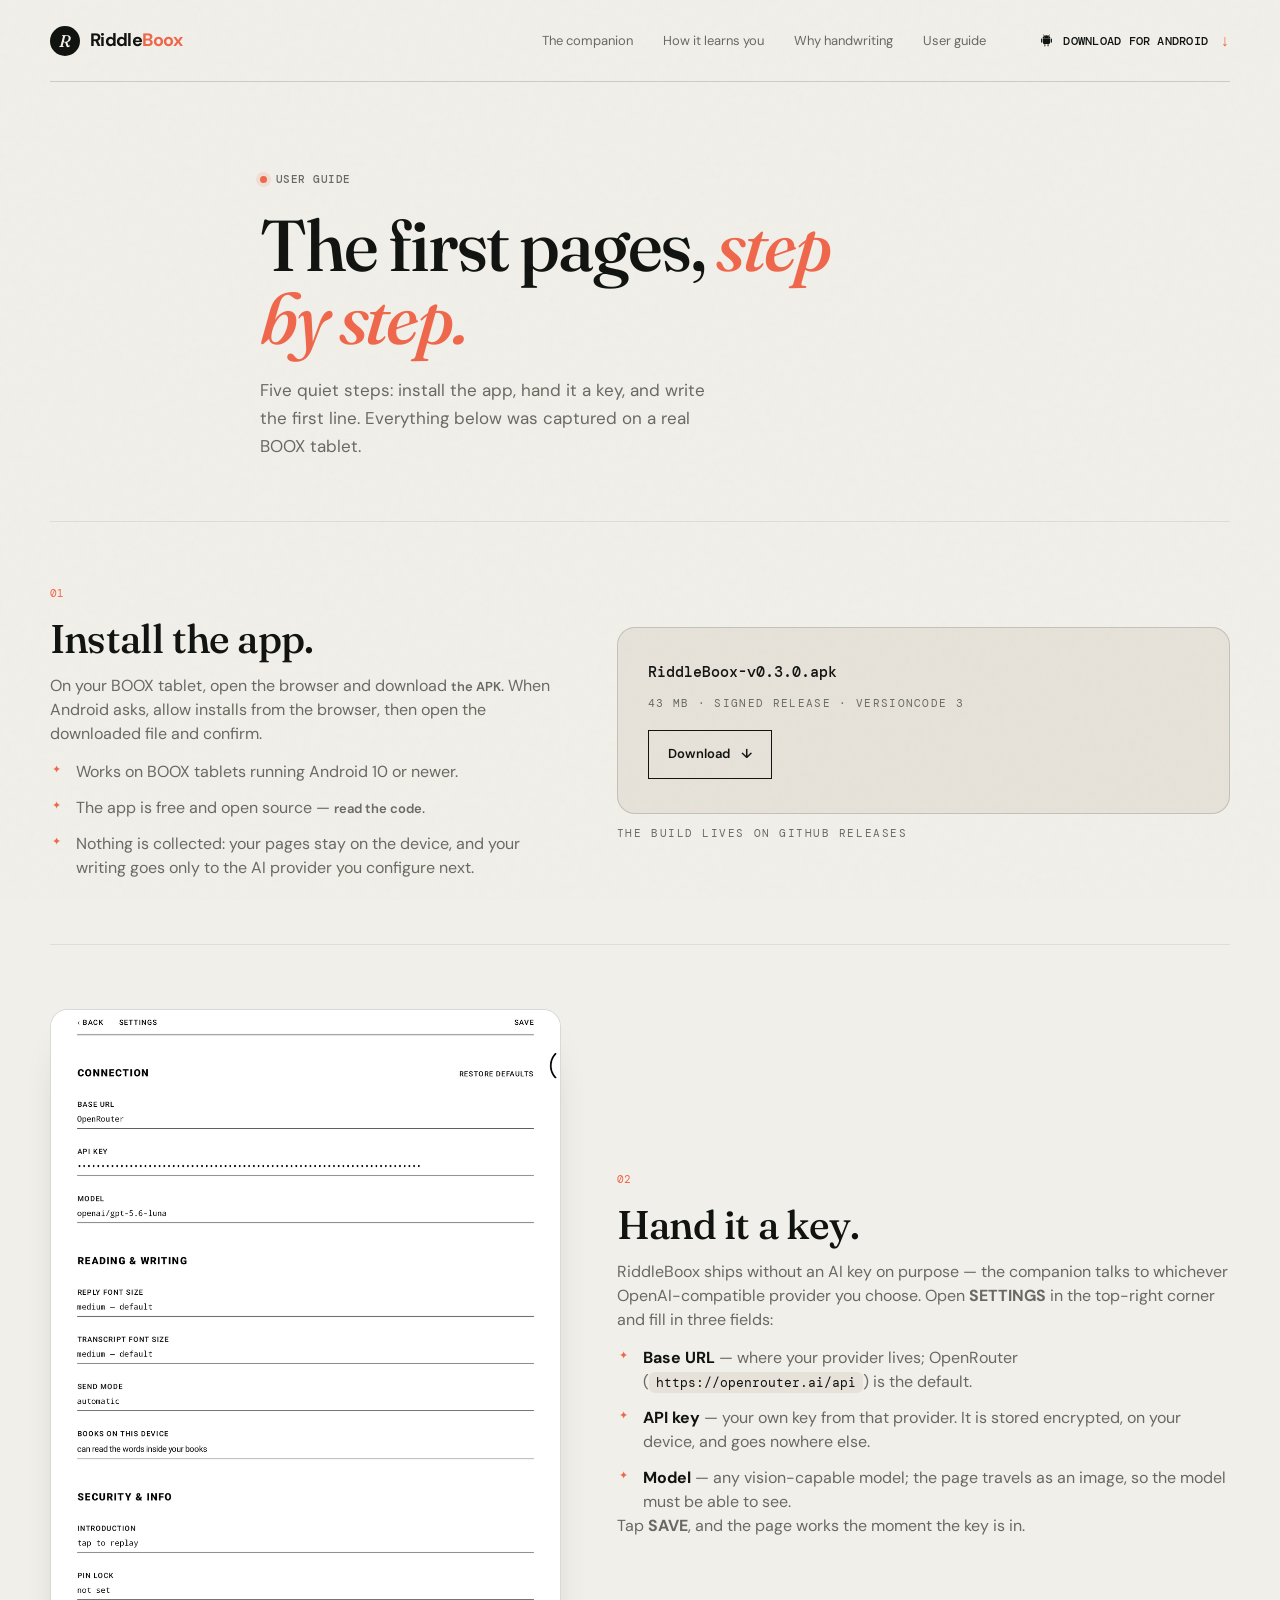
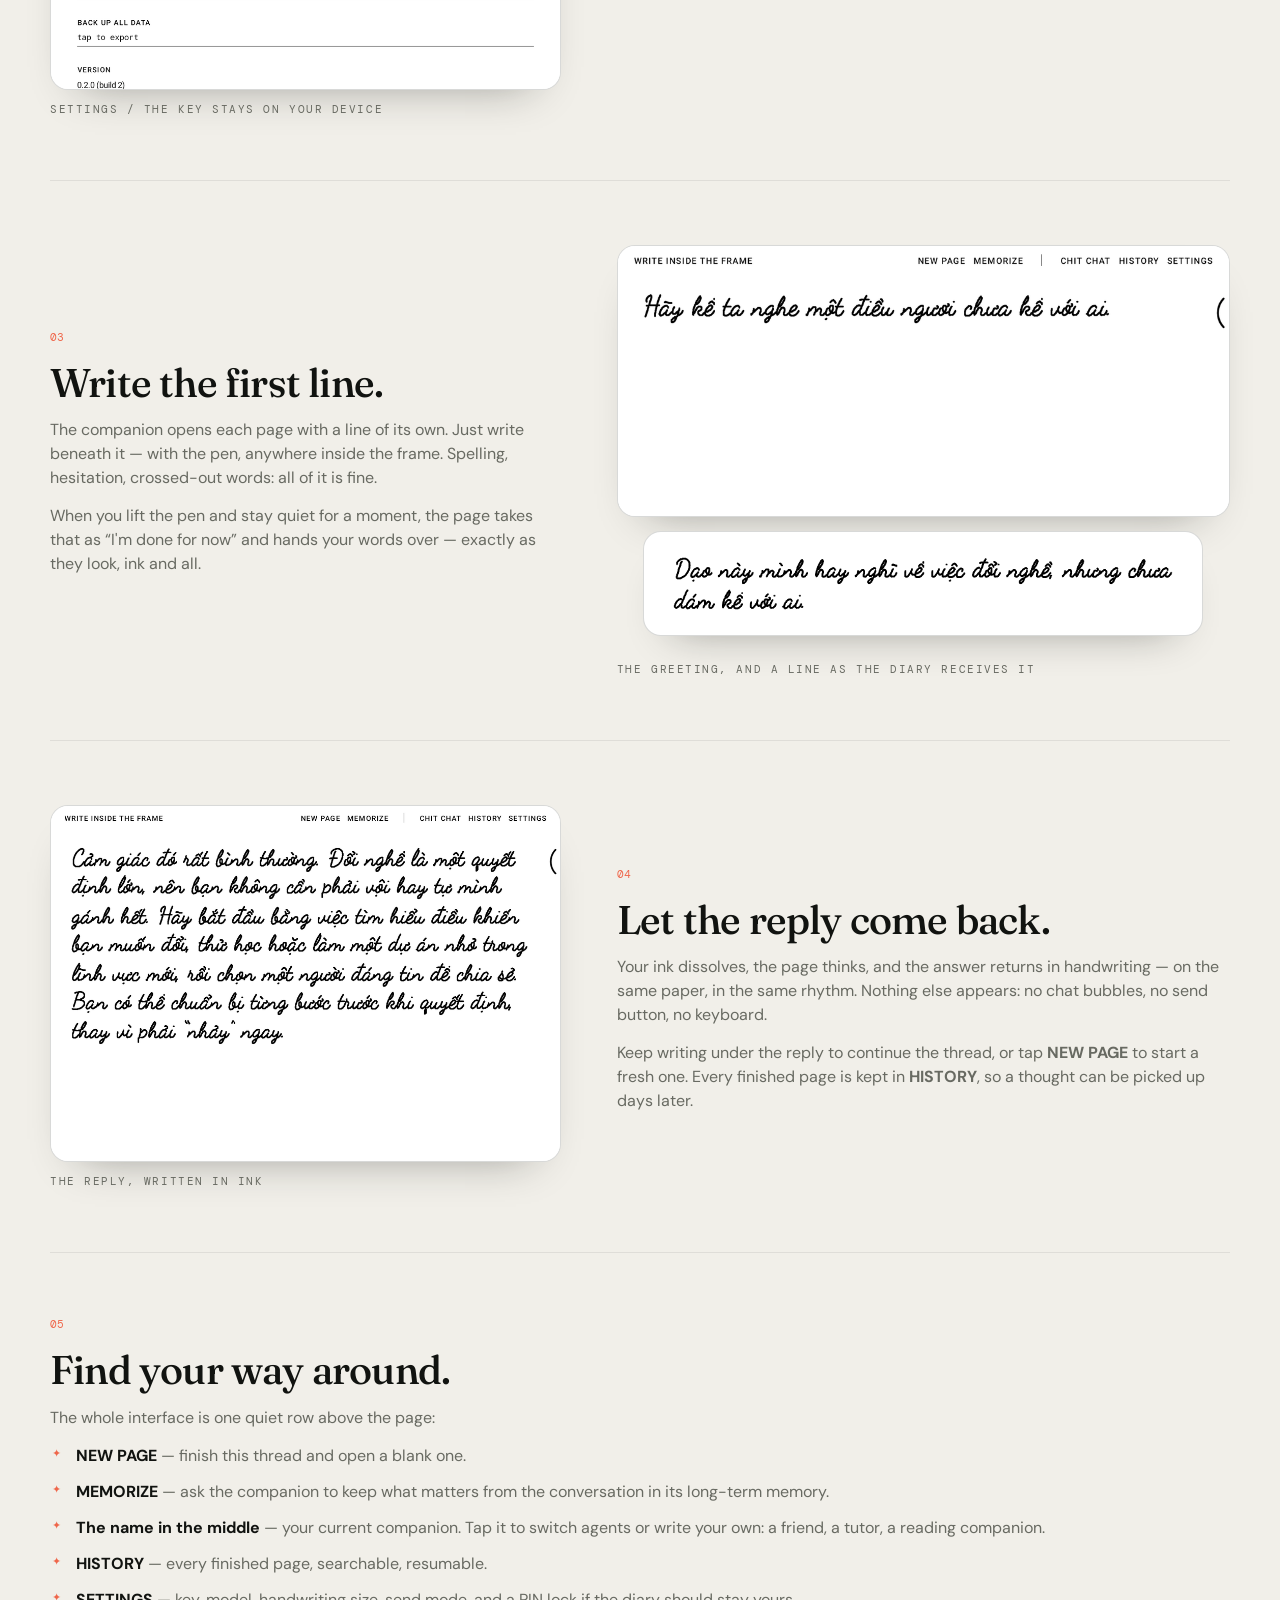
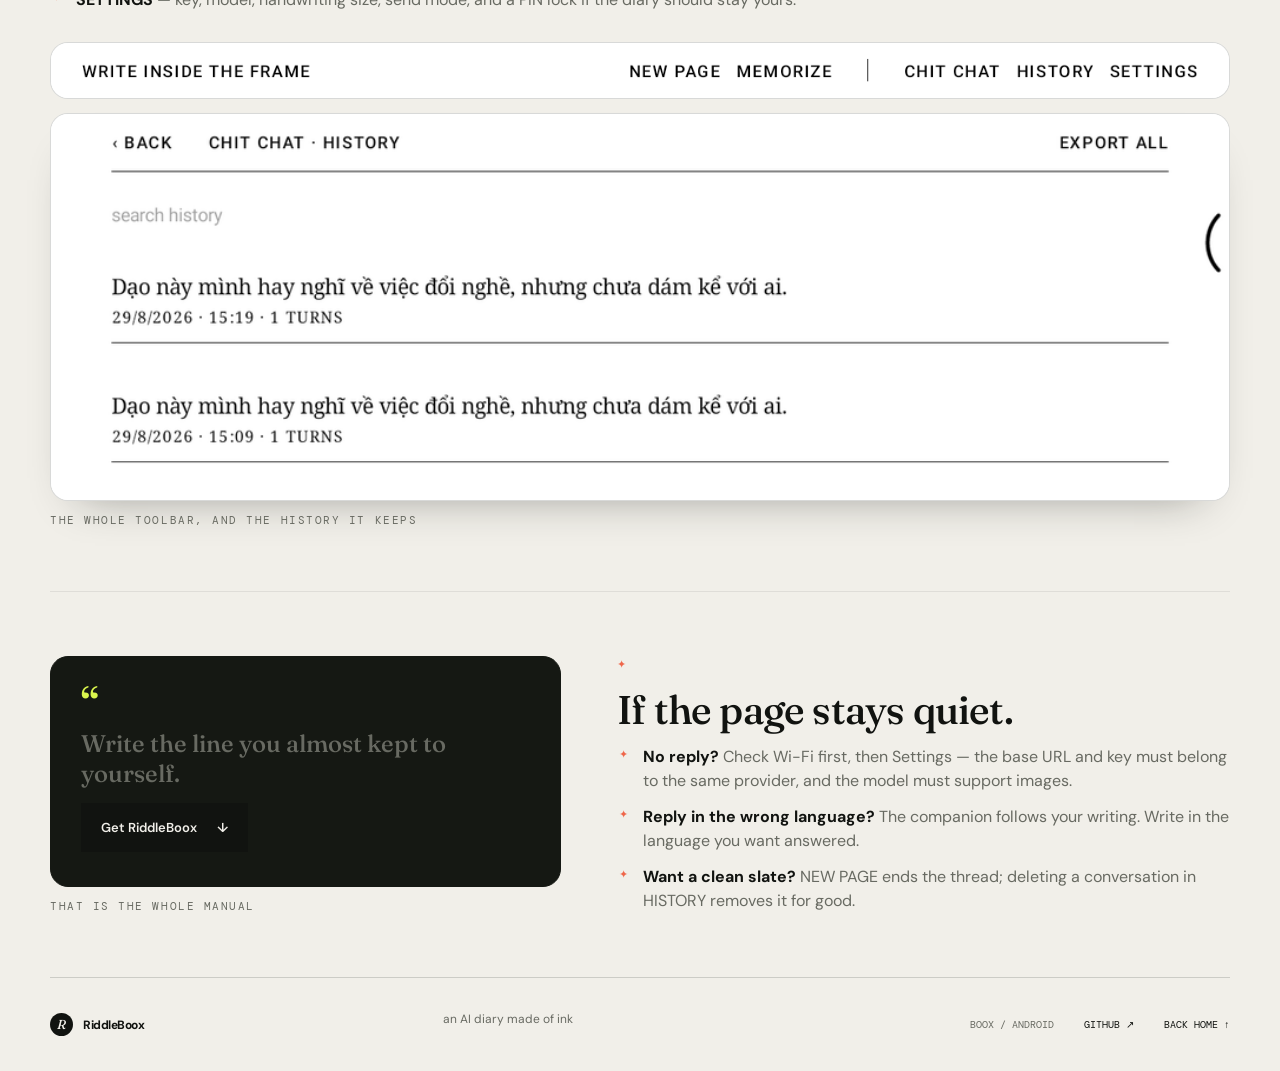
==== commit d3a78472: "feat(pages): point the download at v0.3.0 Co-Authored-By: Claude Opus 5 <noreply@anthropic.com>" ====
--- a/pages/guide.html
+++ b/pages/guide.html
@@ -22,7 +22,7 @@
       rel="stylesheet"
     />
     <link rel="stylesheet" href="styles.css?v=2" />
-    <script src="script.js?v=2" defer></script>
+    <script src="script.js?v=3" defer></script>
   </head>
   <body>
     <div class="noise" aria-hidden="true"></div>
@@ -76,8 +76,8 @@
         </div>
         <figure class="guide-figure guide-figure-plain">
           <div class="guide-download-card">
-            <span class="guide-download-name">RiddleBoox-v0.2.0.apk</span>
-            <span class="guide-download-meta">45 MB · signed release · versionCode 2</span>
+            <span class="guide-download-name">RiddleBoox-v0.3.0.apk</span>
+            <span class="guide-download-meta">43 MB · signed release · versionCode 3</span>
             <a class="button button-download" href="index.html#download" data-android-download>Download <span aria-hidden="true">↓</span></a>
           </div>
           <figcaption>the build lives on GitHub releases</figcaption>
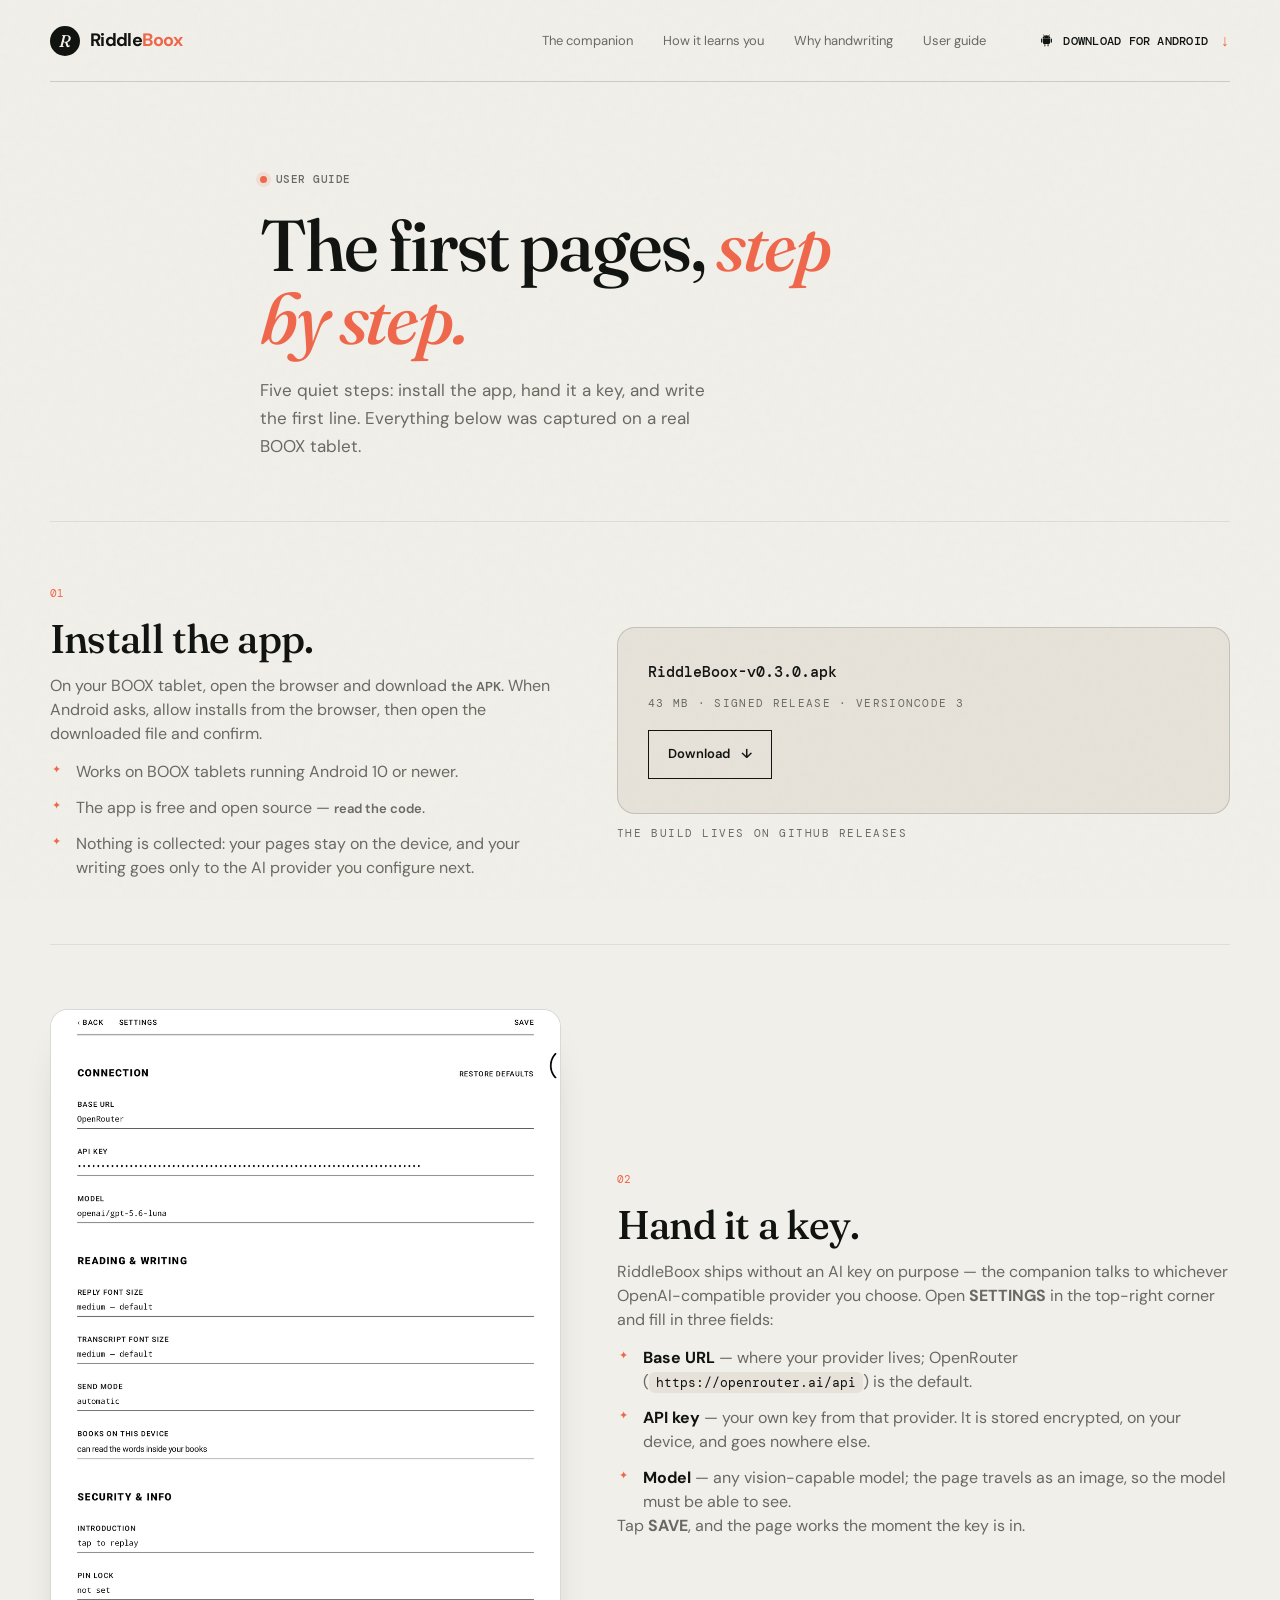
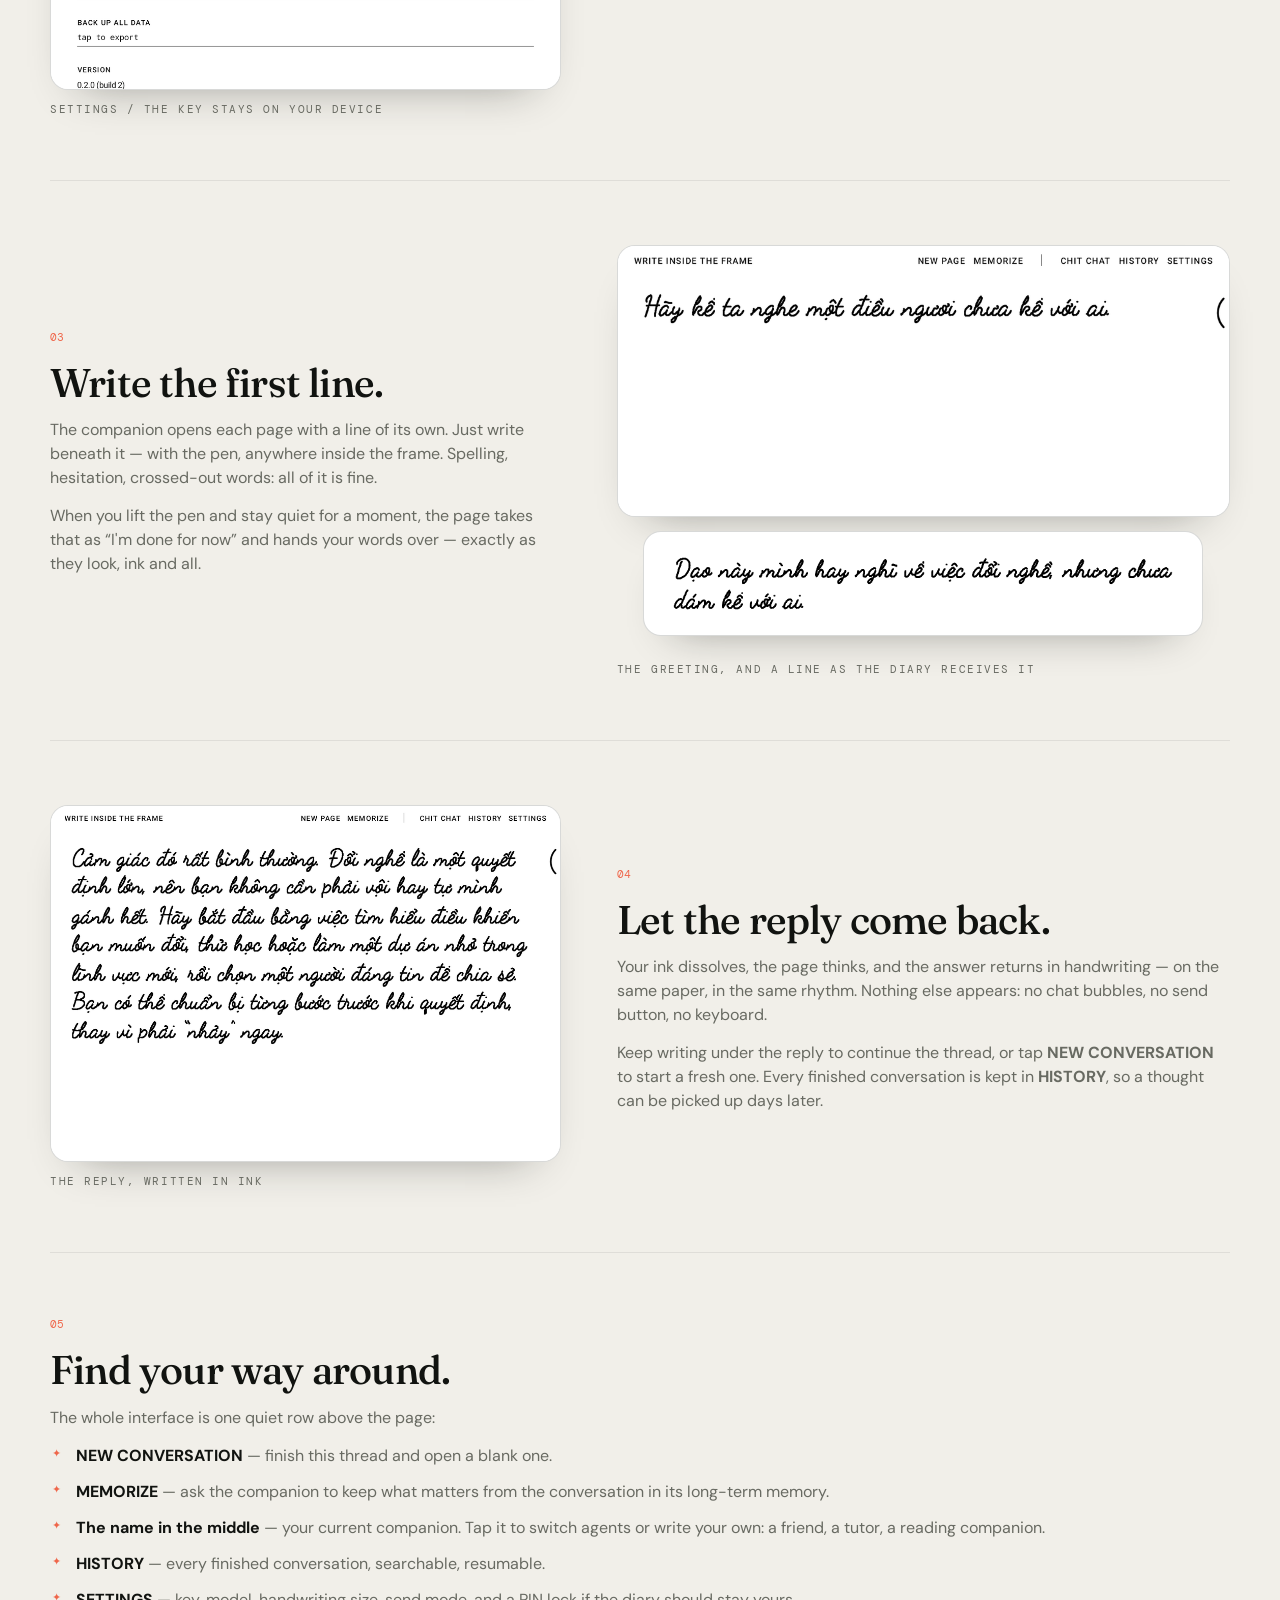
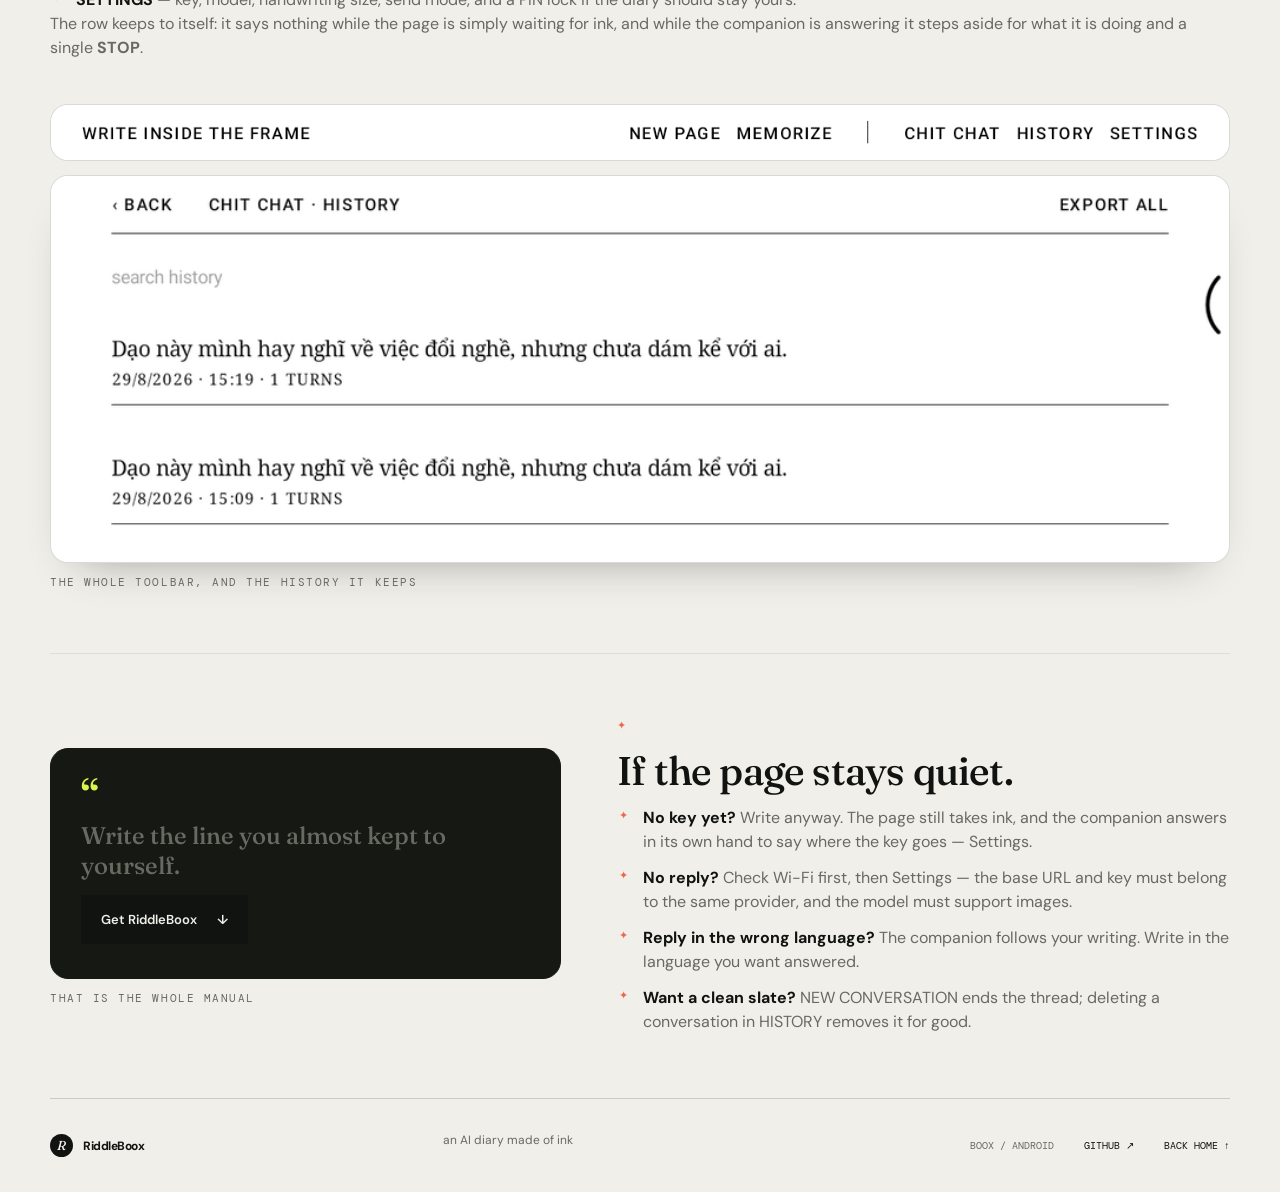
==== commit 4e5a2754: "feat: v0.4.0 — offline banner, cached in-book search, and patient turns - Offline banner: while the " ====
--- a/pages/guide.html
+++ b/pages/guide.html
@@ -138,7 +138,7 @@
           </p>
           <p>
             Keep writing under the reply to continue the thread, or tap
-            <strong>NEW PAGE</strong> to start a fresh one. Every finished page is kept in
+            <strong>NEW CONVERSATION</strong> to start a fresh one. Every finished conversation is kept in
             <strong>HISTORY</strong>, so a thought can be picked up days later.
           </p>
         </div>
@@ -154,16 +154,21 @@
           <h2>Find your way around.</h2>
           <p>The whole interface is one quiet row above the page:</p>
           <ul class="guide-list">
-            <li><strong>NEW PAGE</strong> — finish this thread and open a blank one.</li>
+            <li><strong>NEW CONVERSATION</strong> — finish this thread and open a blank one.</li>
             <li><strong>MEMORIZE</strong> — ask the companion to keep what matters from the conversation in its long-term memory.</li>
             <li><strong>The name in the middle</strong> — your current companion. Tap it to switch agents or write your own: a friend, a tutor, a reading companion.</li>
-            <li><strong>HISTORY</strong> — every finished page, searchable, resumable.</li>
+            <li><strong>HISTORY</strong> — every finished conversation, searchable, resumable.</li>
             <li><strong>SETTINGS</strong> — key, model, handwriting size, send mode, and a PIN lock if the diary should stay yours.</li>
           </ul>
+          <p>
+            The row keeps to itself: it says nothing while the page is simply waiting for ink,
+            and while the companion is answering it steps aside for what it is doing and a single
+            <strong>STOP</strong>.
+          </p>
         </div>
         <figure class="guide-figure guide-figure-wide">
-          <img src="guide-chrome.png" alt="The RiddleBoox toolbar: new page, memorize, agent name, history, settings" loading="lazy" />
-          <img src="guide-history.png" alt="The history screen: searchable finished pages with dates and turn counts" loading="lazy" />
+          <img src="guide-chrome.png" alt="The RiddleBoox toolbar: new conversation, memorize, agent name, history, settings" loading="lazy" />
+          <img src="guide-history.png" alt="The history screen: searchable finished conversations with dates and turn counts" loading="lazy" />
           <figcaption>the whole toolbar, and the history it keeps</figcaption>
         </figure>
       </section>
@@ -173,9 +178,10 @@
           <div class="card-number">✦</div>
           <h2>If the page stays quiet.</h2>
           <ul class="guide-list">
+            <li><strong>No key yet?</strong> Write anyway. The page still takes ink, and the companion answers in its own hand to say where the key goes — Settings.</li>
             <li><strong>No reply?</strong> Check Wi-Fi first, then Settings — the base URL and key must belong to the same provider, and the model must support images.</li>
             <li><strong>Reply in the wrong language?</strong> The companion follows your writing. Write in the language you want answered.</li>
-            <li><strong>Want a clean slate?</strong> NEW PAGE ends the thread; deleting a conversation in HISTORY removes it for good.</li>
+            <li><strong>Want a clean slate?</strong> NEW CONVERSATION ends the thread; deleting a conversation in HISTORY removes it for good.</li>
           </ul>
         </div>
         <figure class="guide-figure guide-figure-plain">
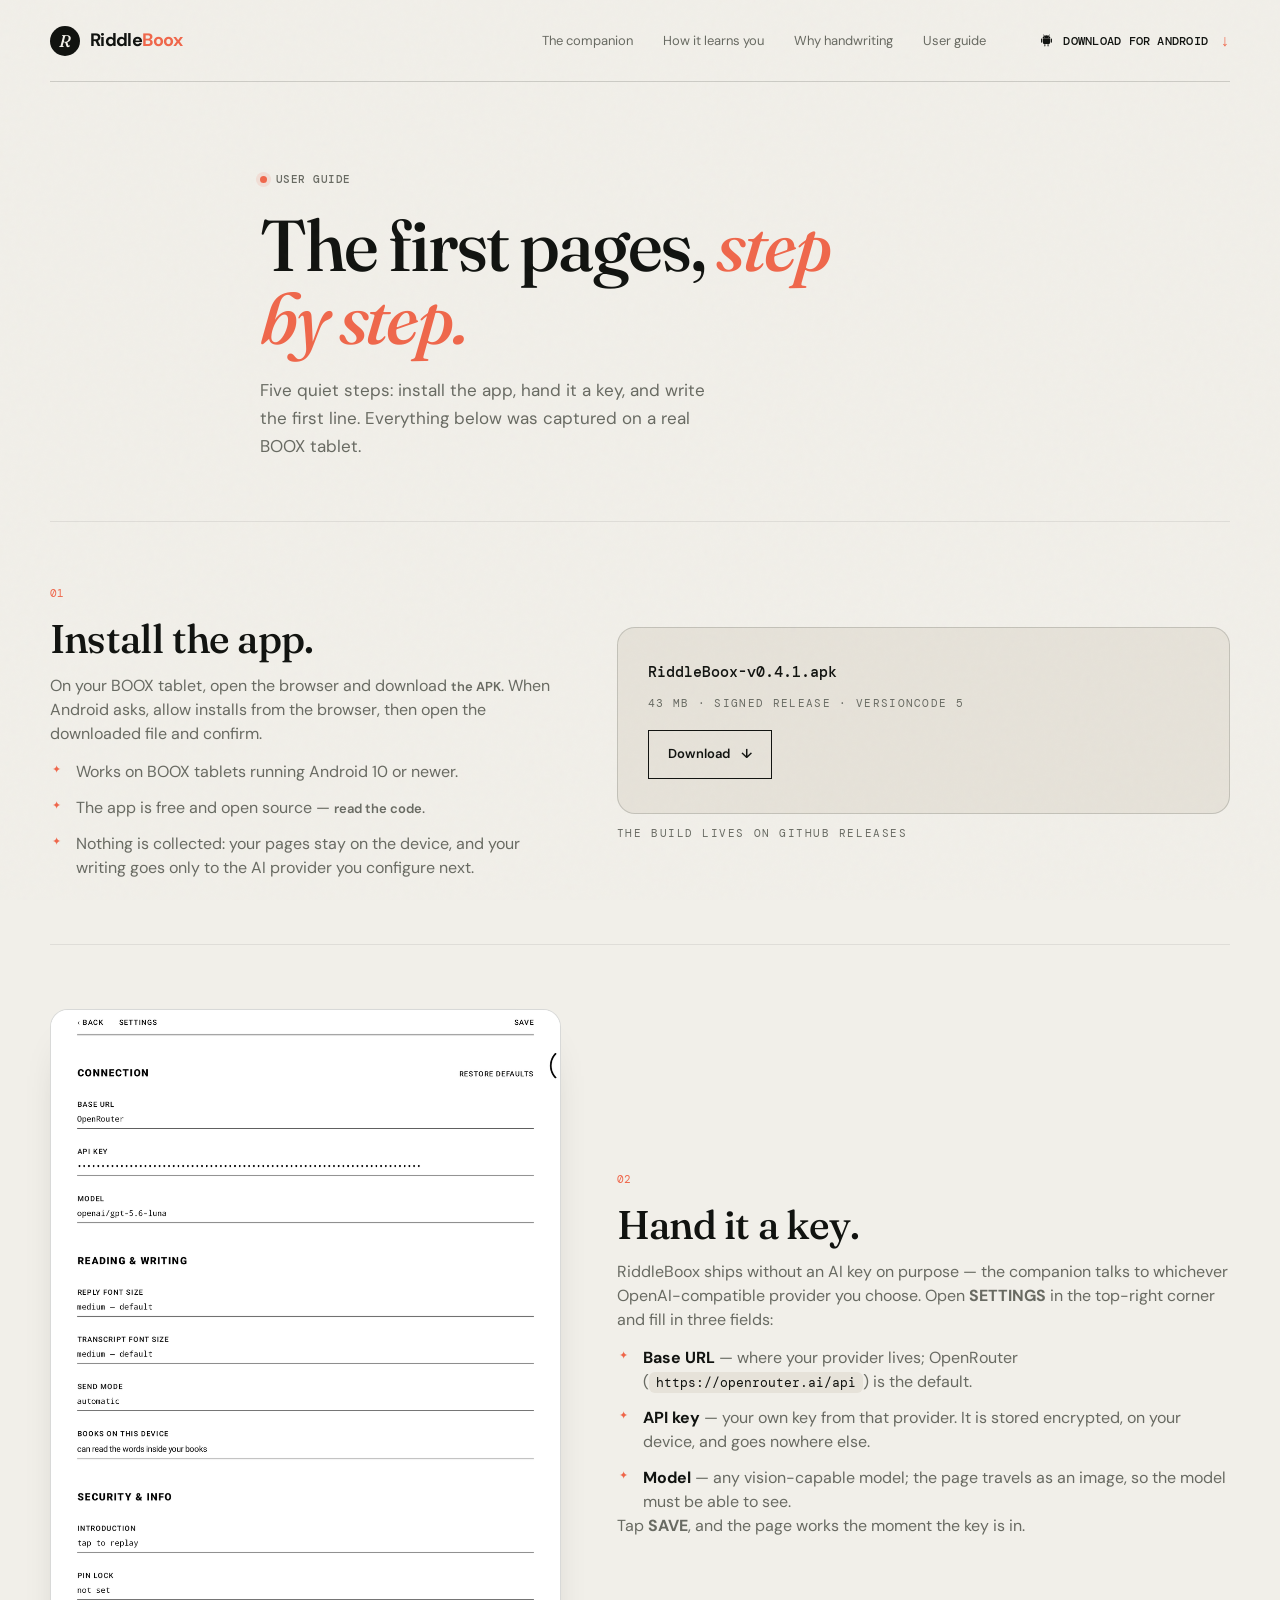
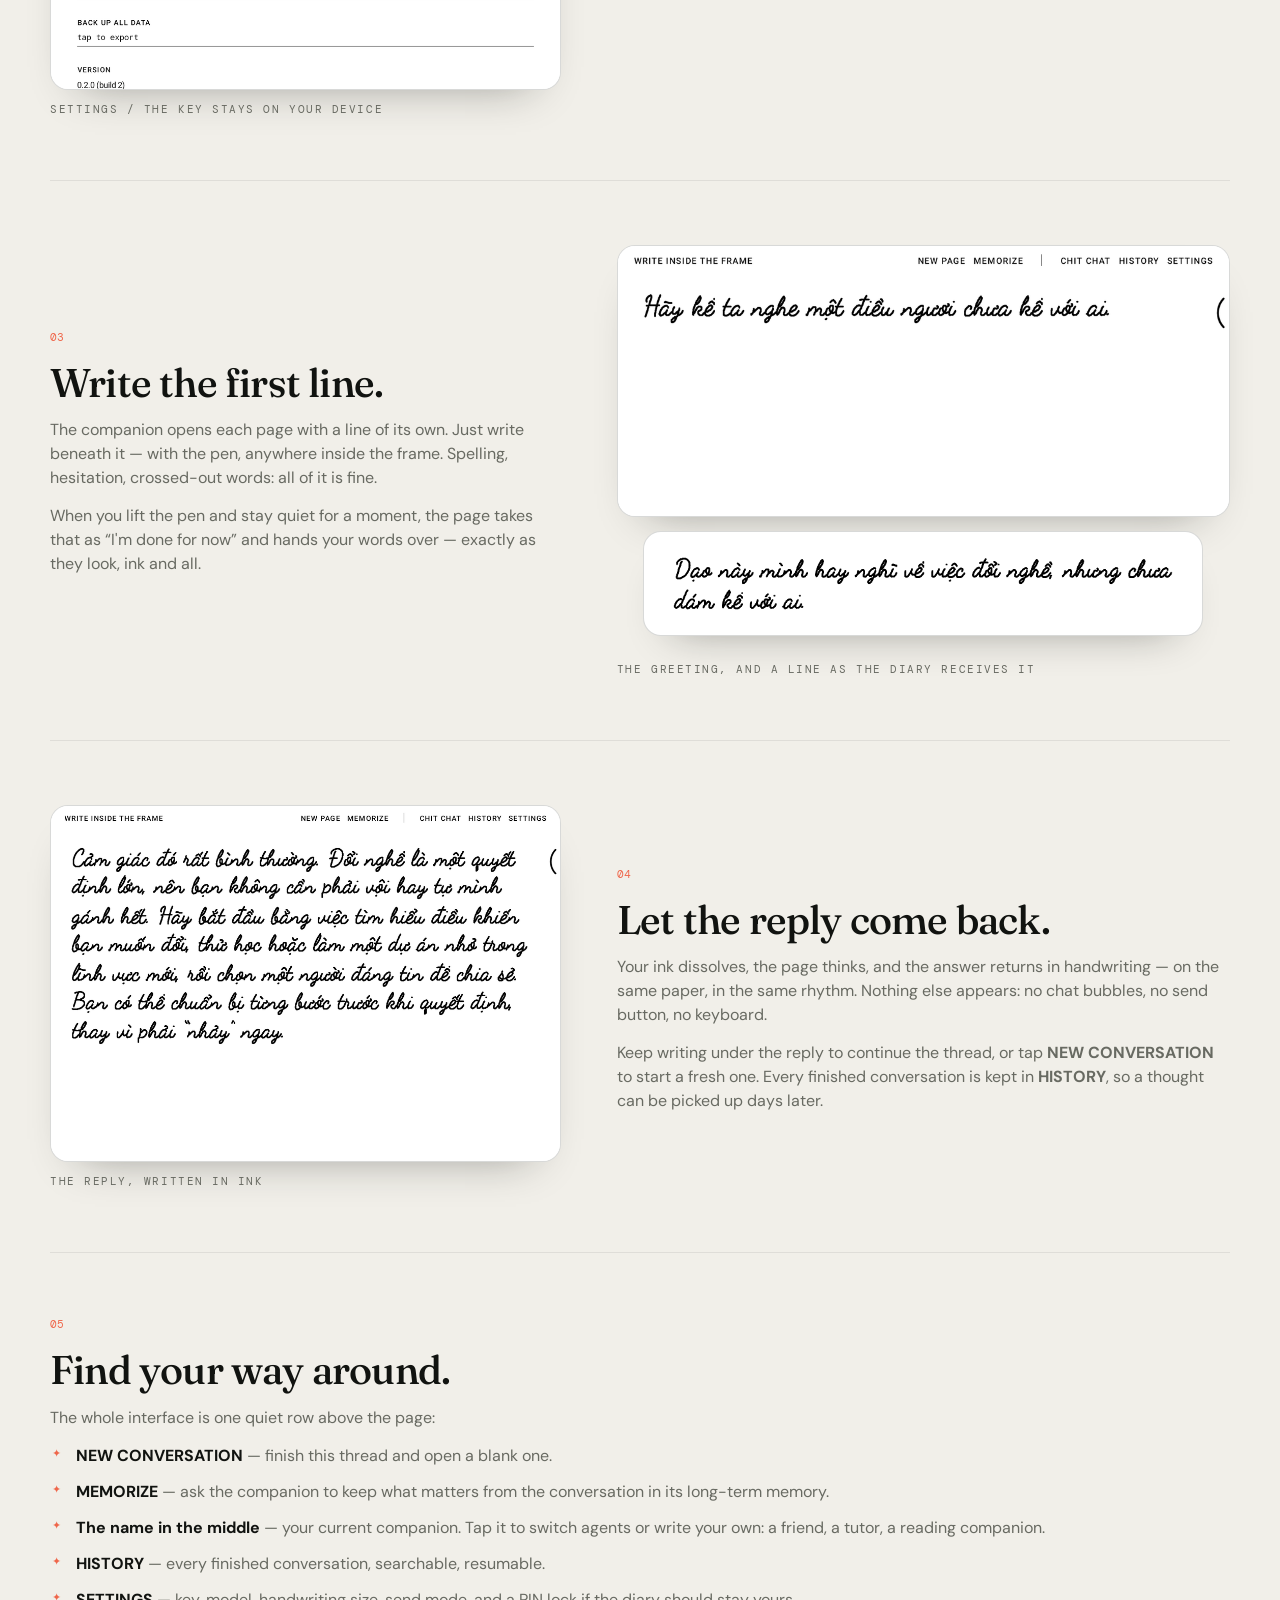
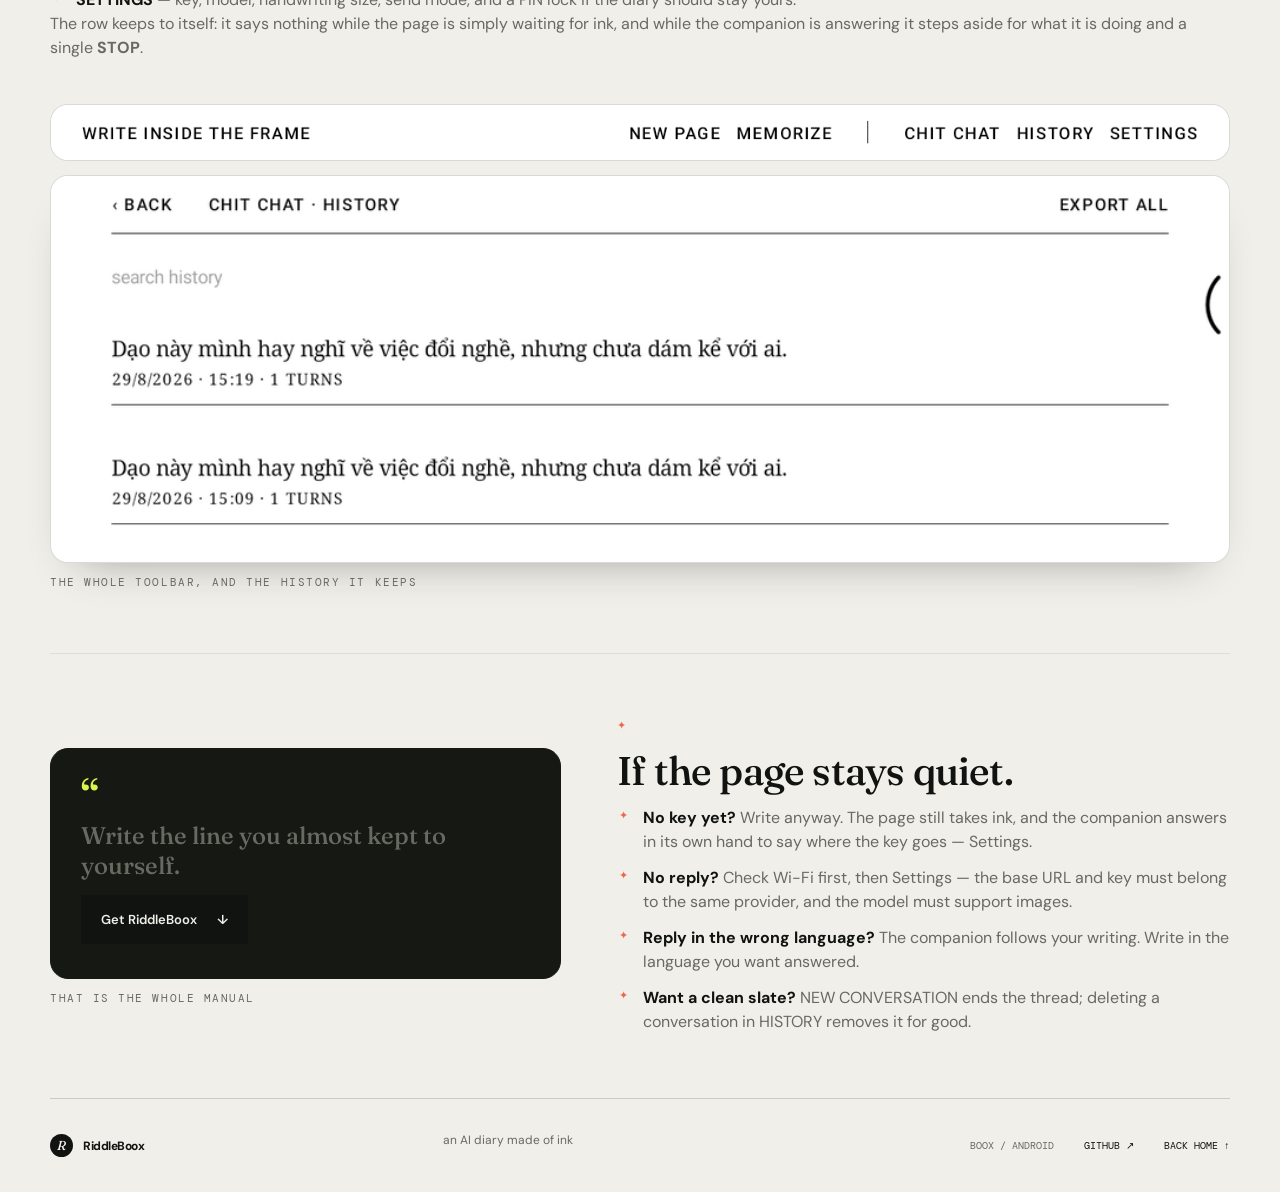
==== commit 6f36d0db: "chore: release v0.4.1" ====
--- a/pages/guide.html
+++ b/pages/guide.html
@@ -22,7 +22,7 @@
       rel="stylesheet"
     />
     <link rel="stylesheet" href="styles.css?v=2" />
-    <script src="script.js?v=3" defer></script>
+    <script src="script.js?v=5" defer></script>
   </head>
   <body>
     <div class="noise" aria-hidden="true"></div>
@@ -76,8 +76,8 @@
         </div>
         <figure class="guide-figure guide-figure-plain">
           <div class="guide-download-card">
-            <span class="guide-download-name">RiddleBoox-v0.3.0.apk</span>
-            <span class="guide-download-meta">43 MB · signed release · versionCode 3</span>
+            <span class="guide-download-name">RiddleBoox-v0.4.1.apk</span>
+            <span class="guide-download-meta">43 MB · signed release · versionCode 5</span>
             <a class="button button-download" href="index.html#download" data-android-download>Download <span aria-hidden="true">↓</span></a>
           </div>
           <figcaption>the build lives on GitHub releases</figcaption>
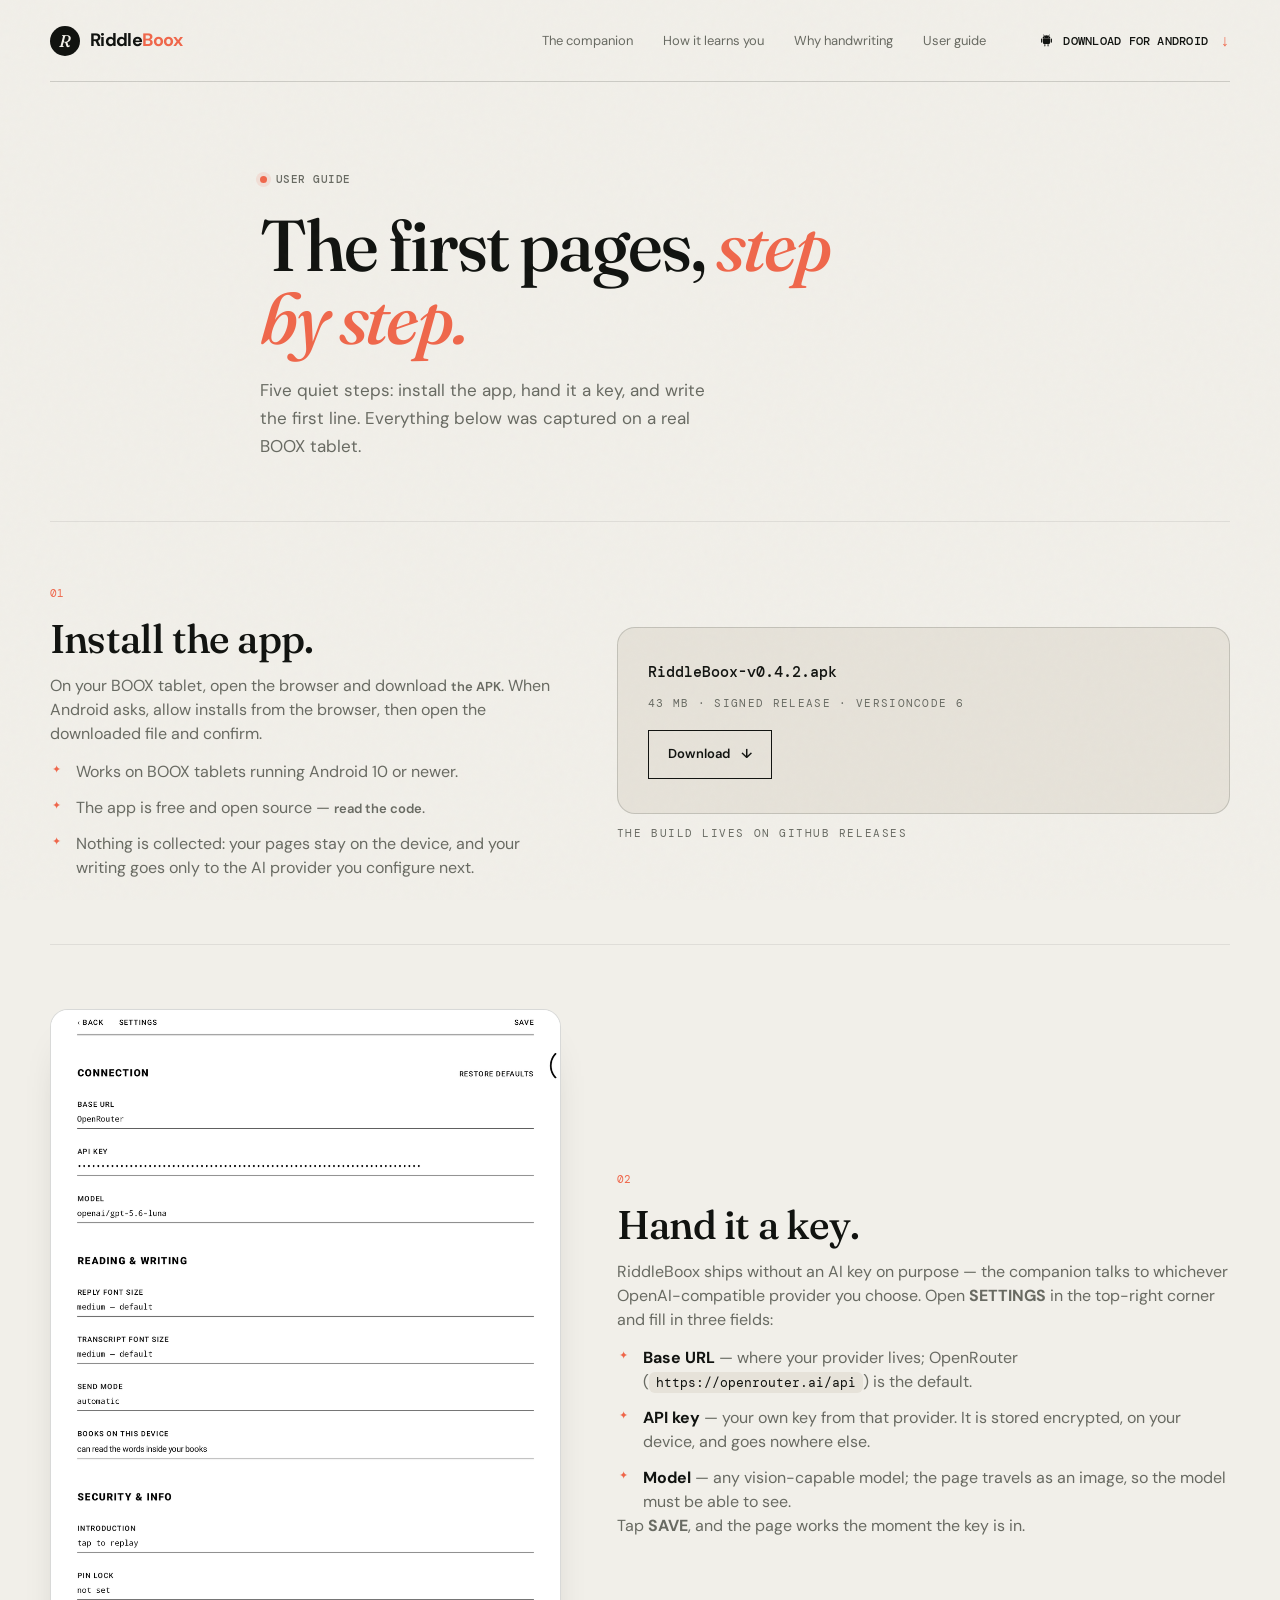
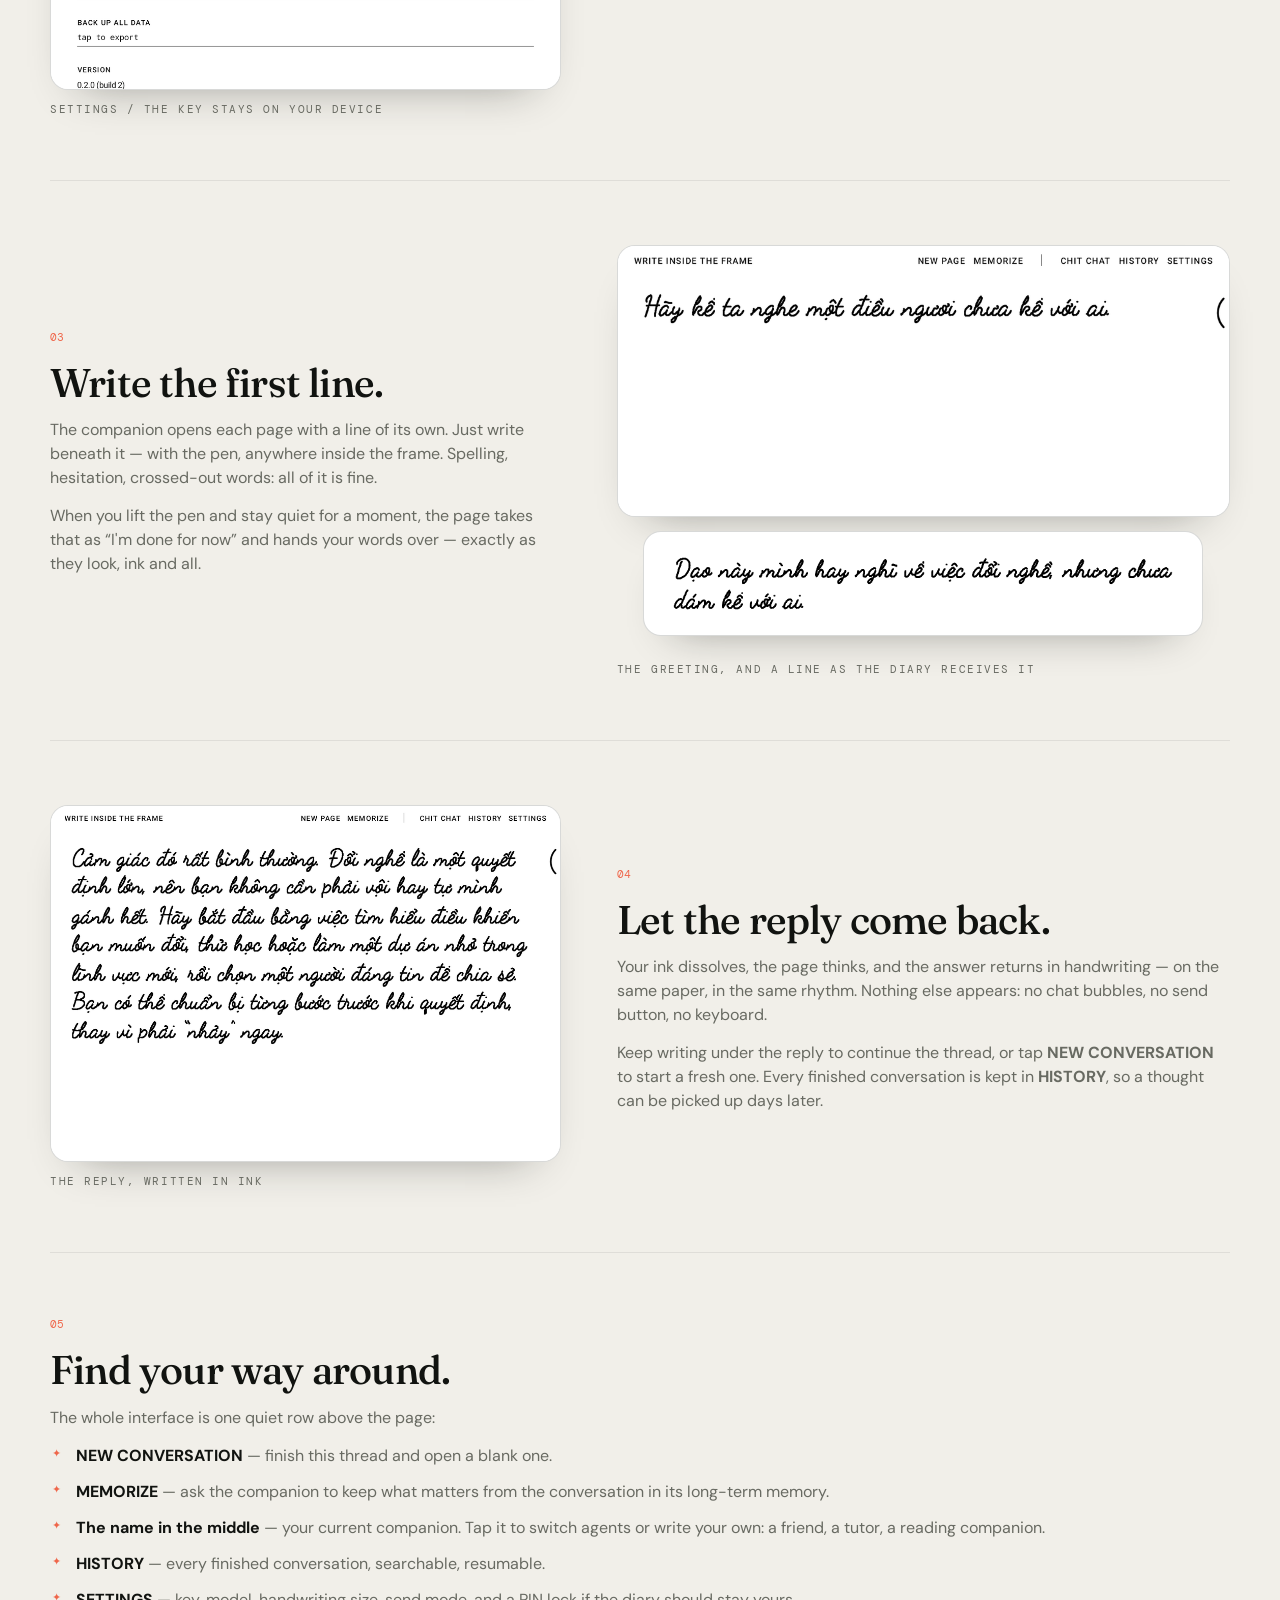
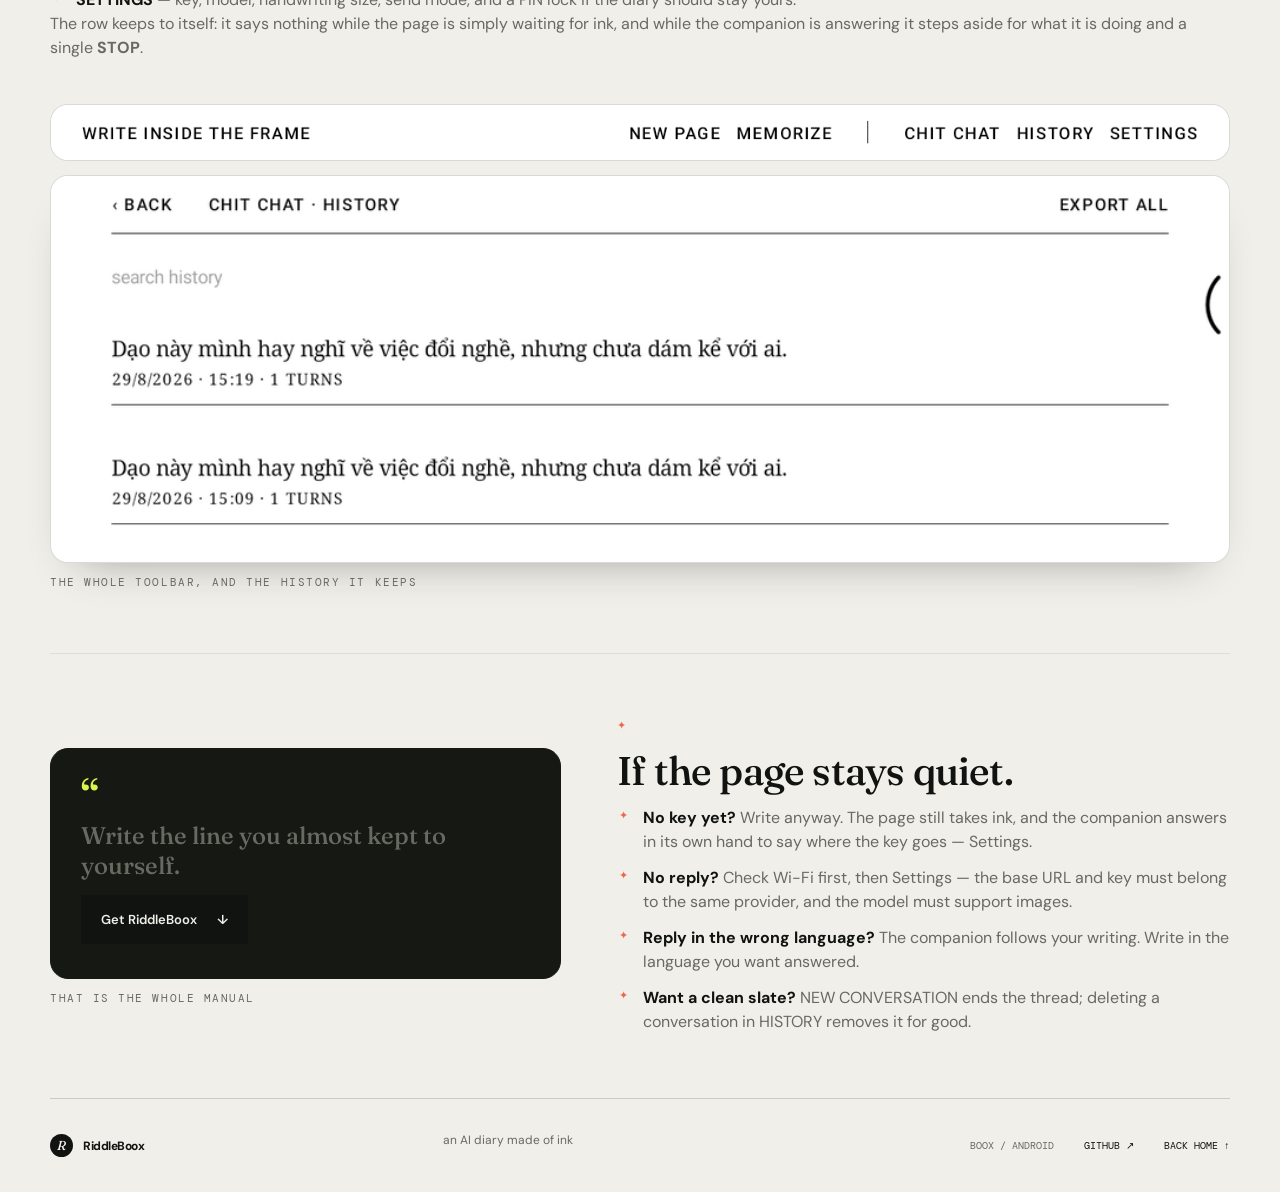
==== commit 3a471ea4: "chore: release v0.4.2 Store assets follow the v0.4.0 brand: the Play icon and feature graphic are re" ====
--- a/pages/guide.html
+++ b/pages/guide.html
@@ -76,8 +76,8 @@
         </div>
         <figure class="guide-figure guide-figure-plain">
           <div class="guide-download-card">
-            <span class="guide-download-name">RiddleBoox-v0.4.1.apk</span>
-            <span class="guide-download-meta">43 MB · signed release · versionCode 5</span>
+            <span class="guide-download-name">RiddleBoox-v0.4.2.apk</span>
+            <span class="guide-download-meta">43 MB · signed release · versionCode 6</span>
             <a class="button button-download" href="index.html#download" data-android-download>Download <span aria-hidden="true">↓</span></a>
           </div>
           <figcaption>the build lives on GitHub releases</figcaption>
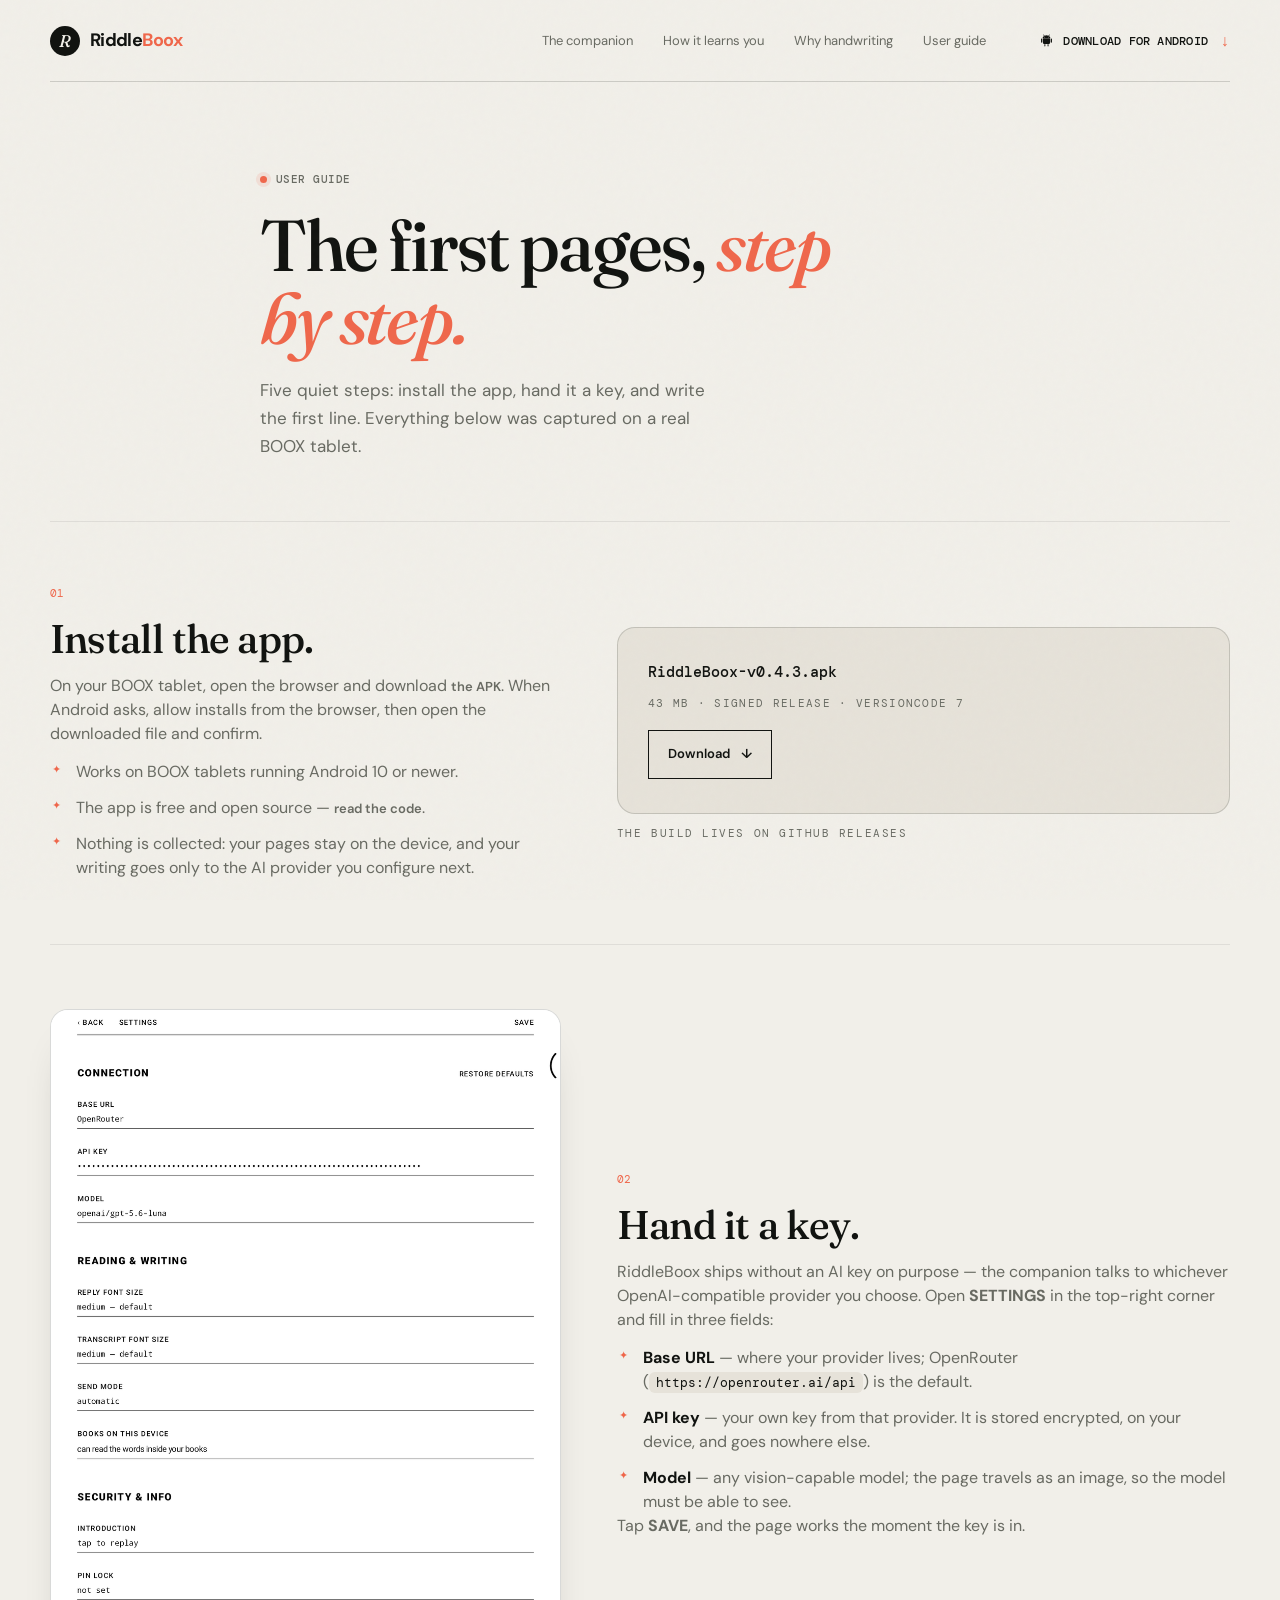
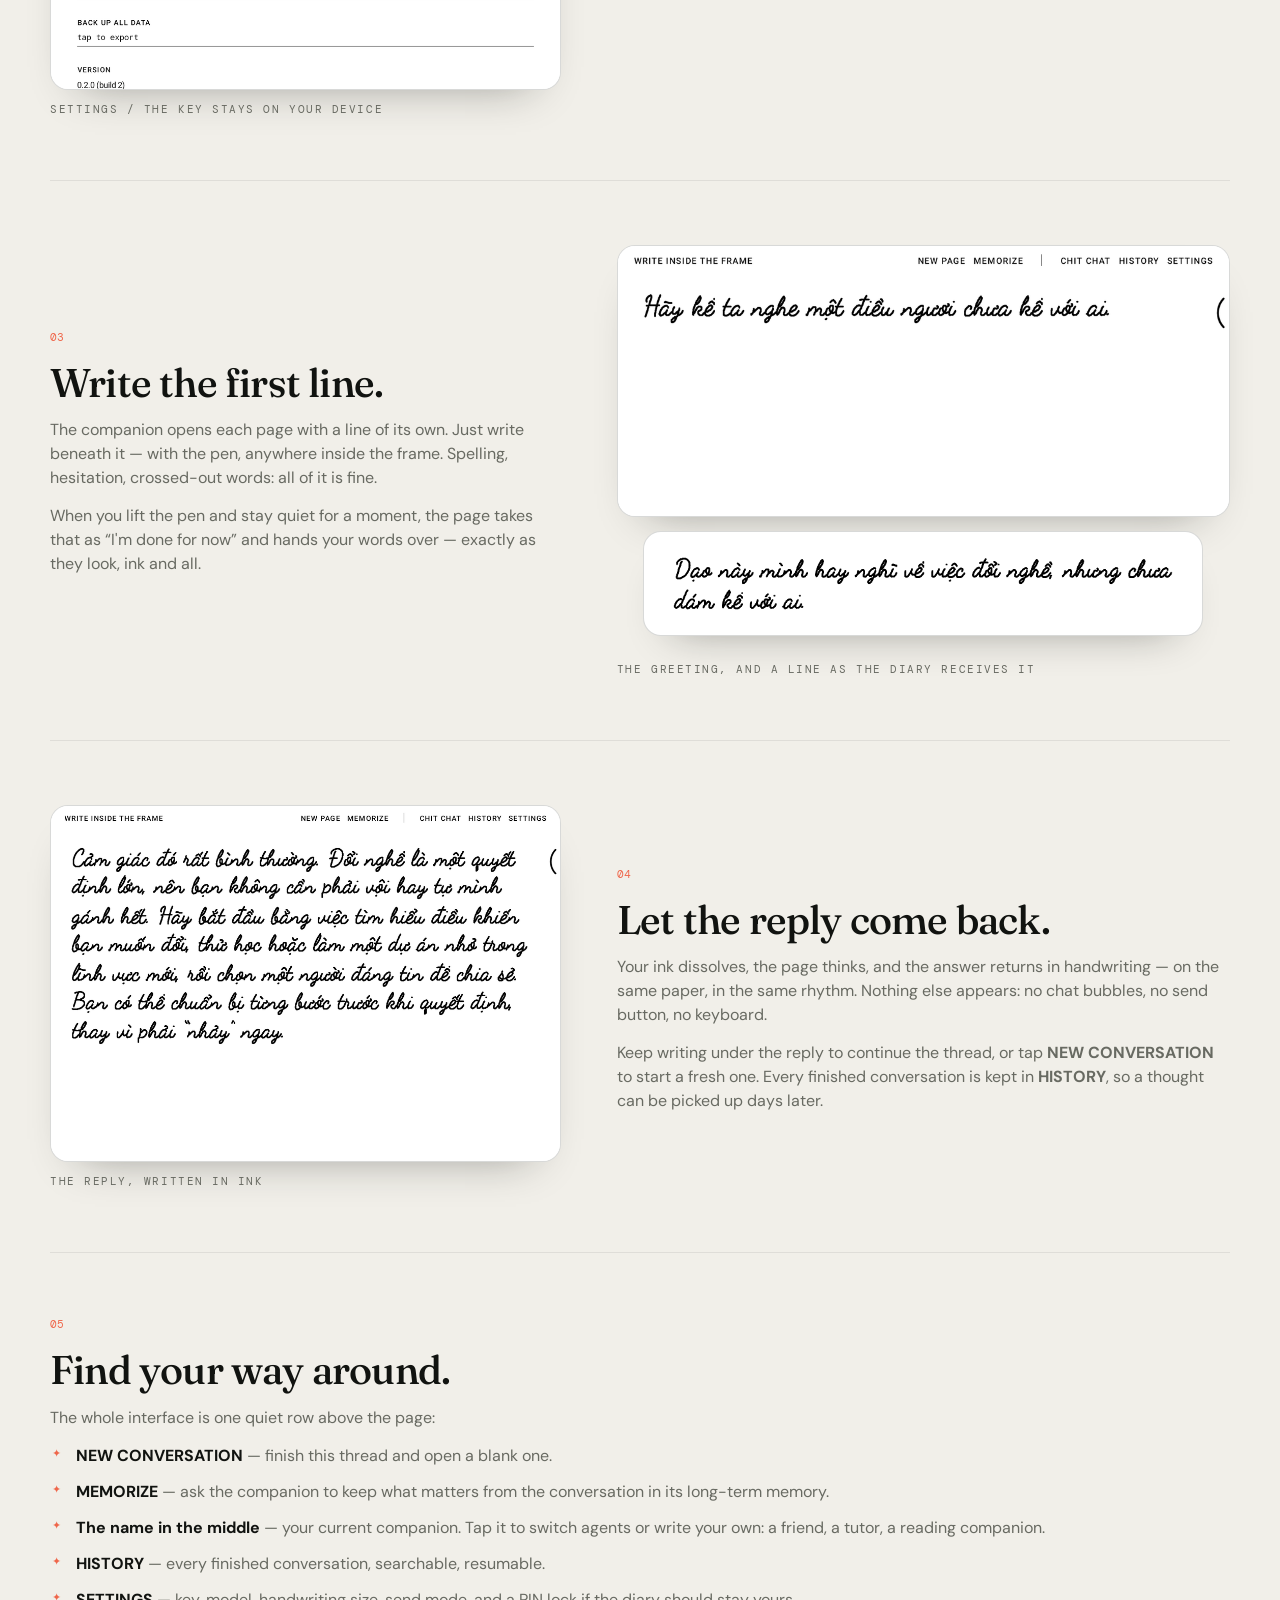
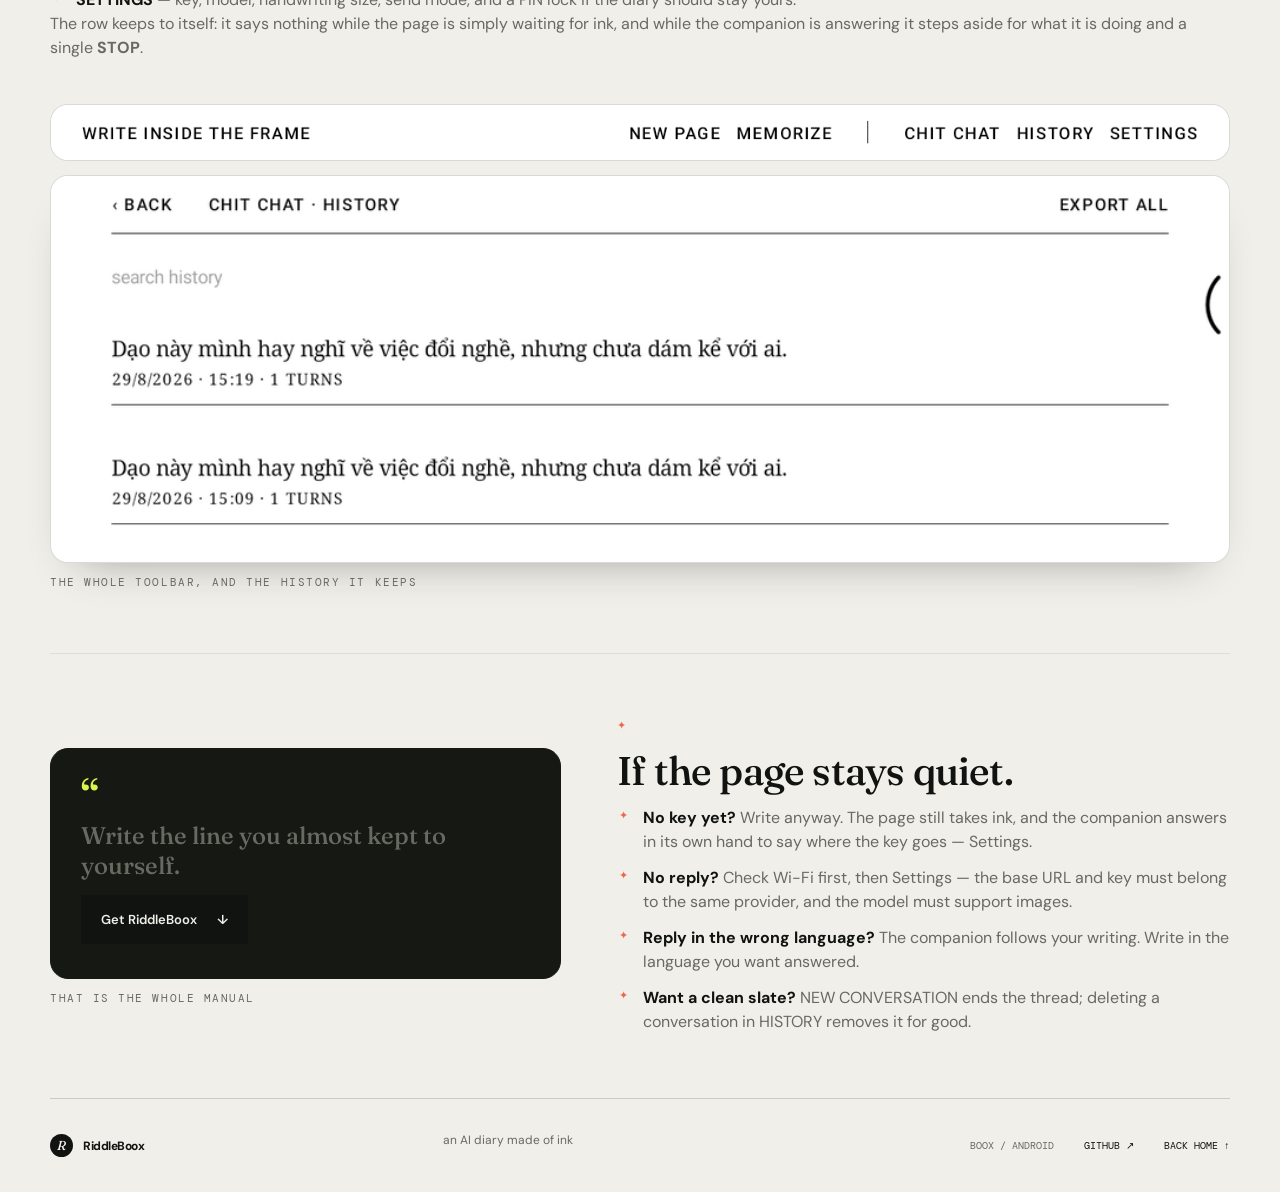
==== commit ea8201db: "chore: release v0.4.3 Co-Authored-By: Claude Fable 5 <noreply@anthropic.com>" ====
--- a/pages/guide.html
+++ b/pages/guide.html
@@ -76,8 +76,8 @@
         </div>
         <figure class="guide-figure guide-figure-plain">
           <div class="guide-download-card">
-            <span class="guide-download-name">RiddleBoox-v0.4.2.apk</span>
-            <span class="guide-download-meta">43 MB · signed release · versionCode 6</span>
+            <span class="guide-download-name">RiddleBoox-v0.4.3.apk</span>
+            <span class="guide-download-meta">43 MB · signed release · versionCode 7</span>
             <a class="button button-download" href="index.html#download" data-android-download>Download <span aria-hidden="true">↓</span></a>
           </div>
           <figcaption>the build lives on GitHub releases</figcaption>
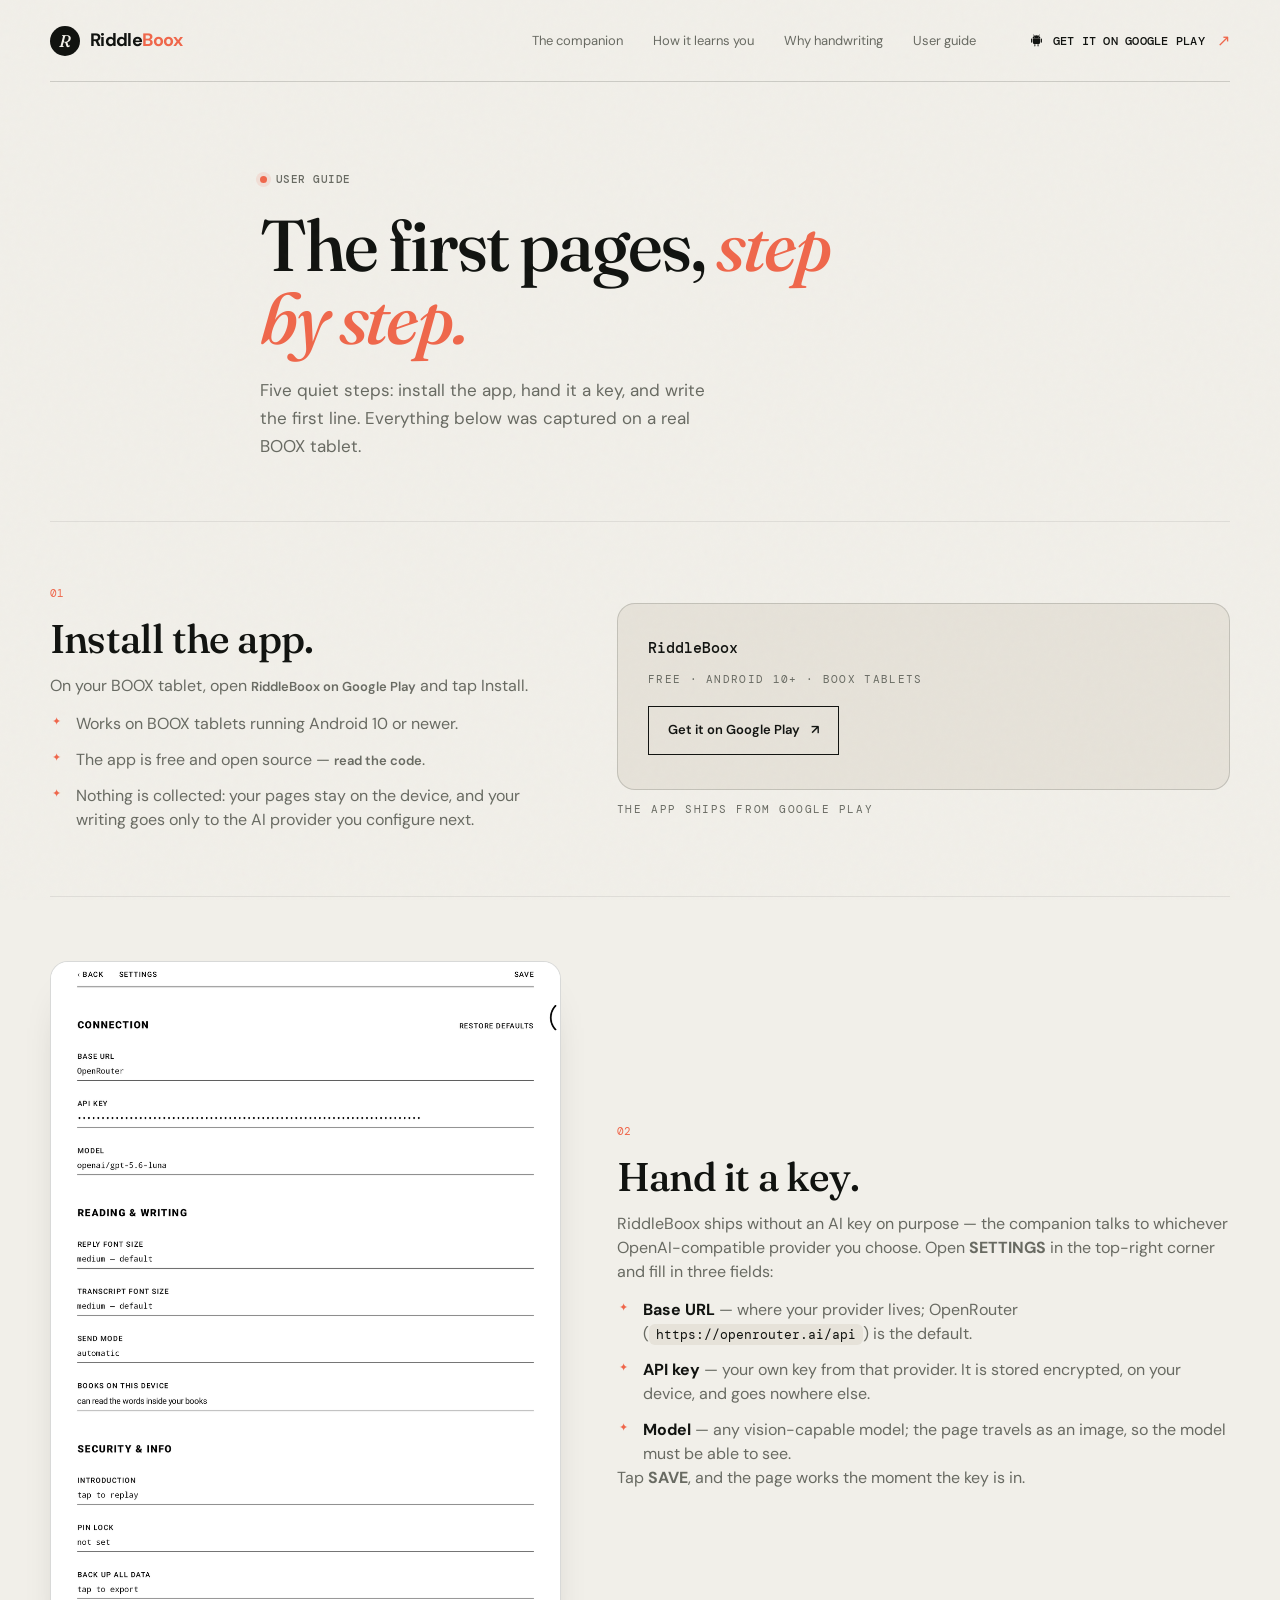
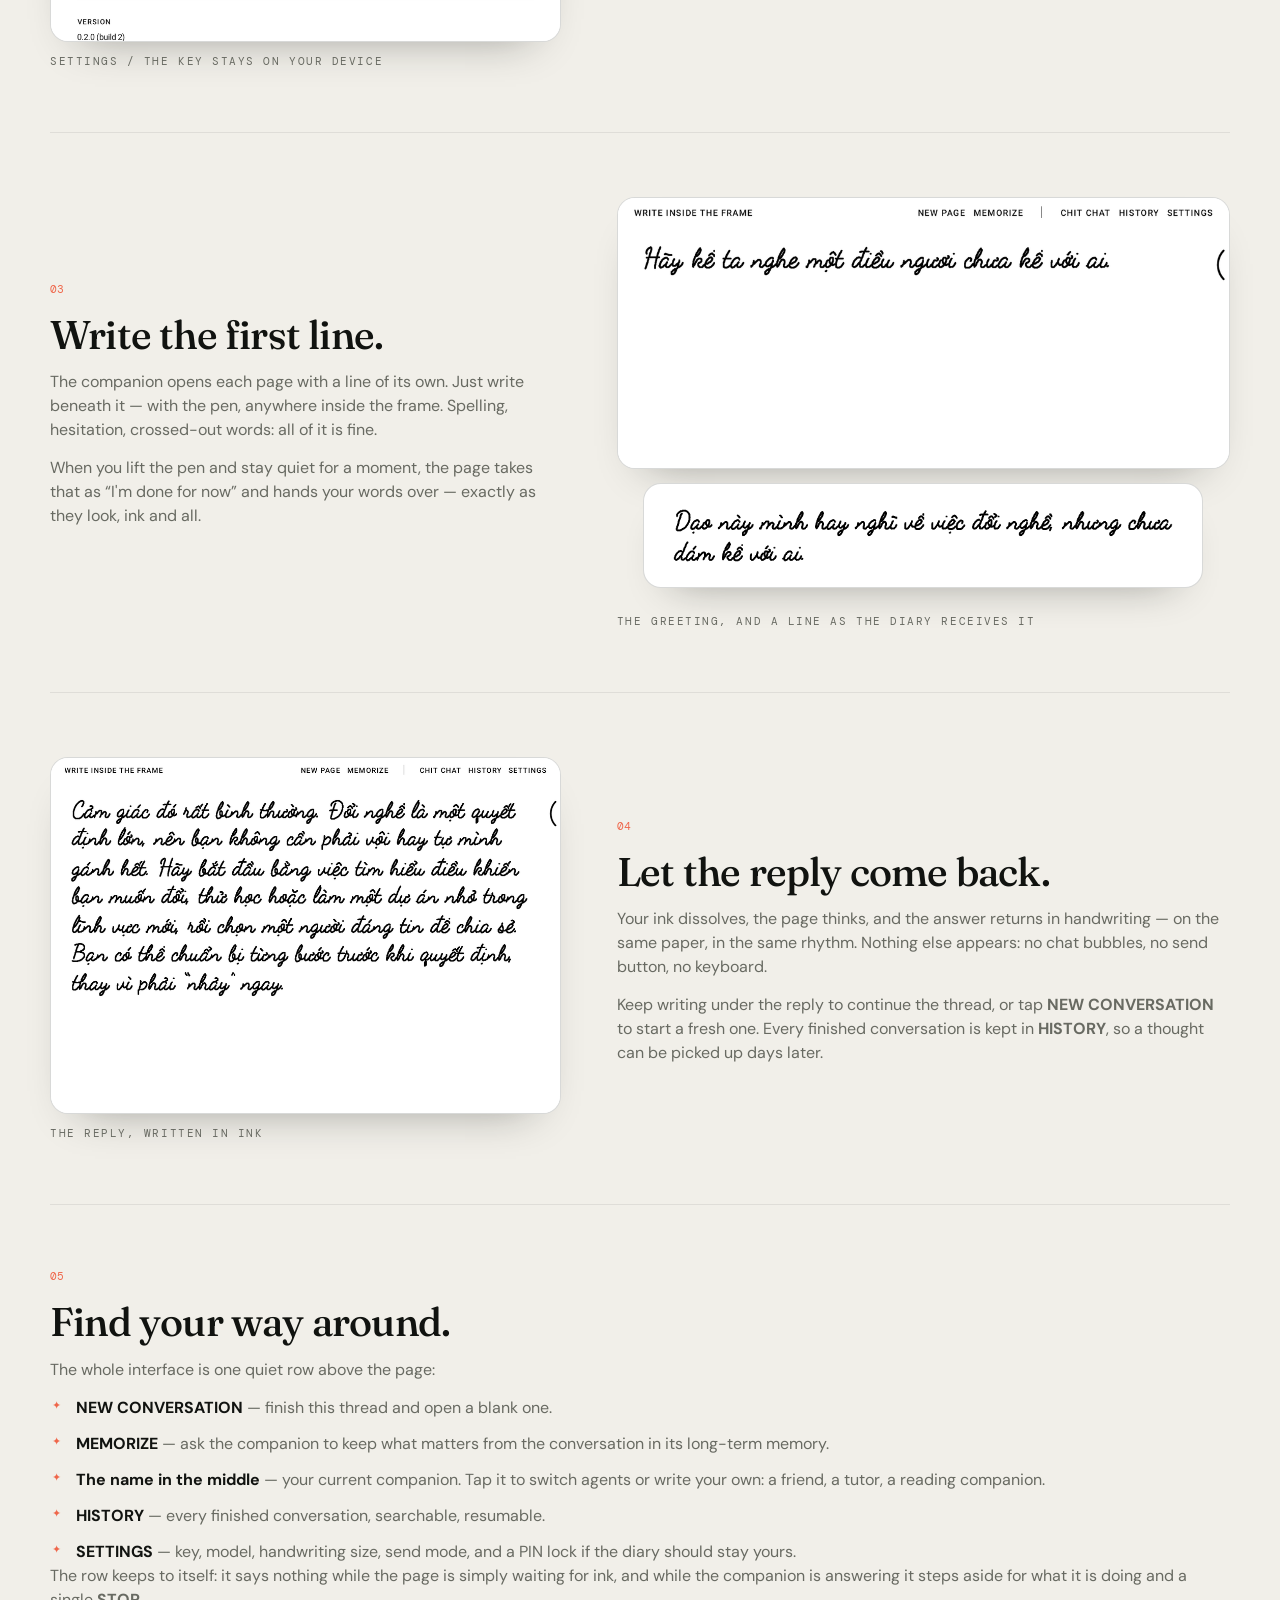
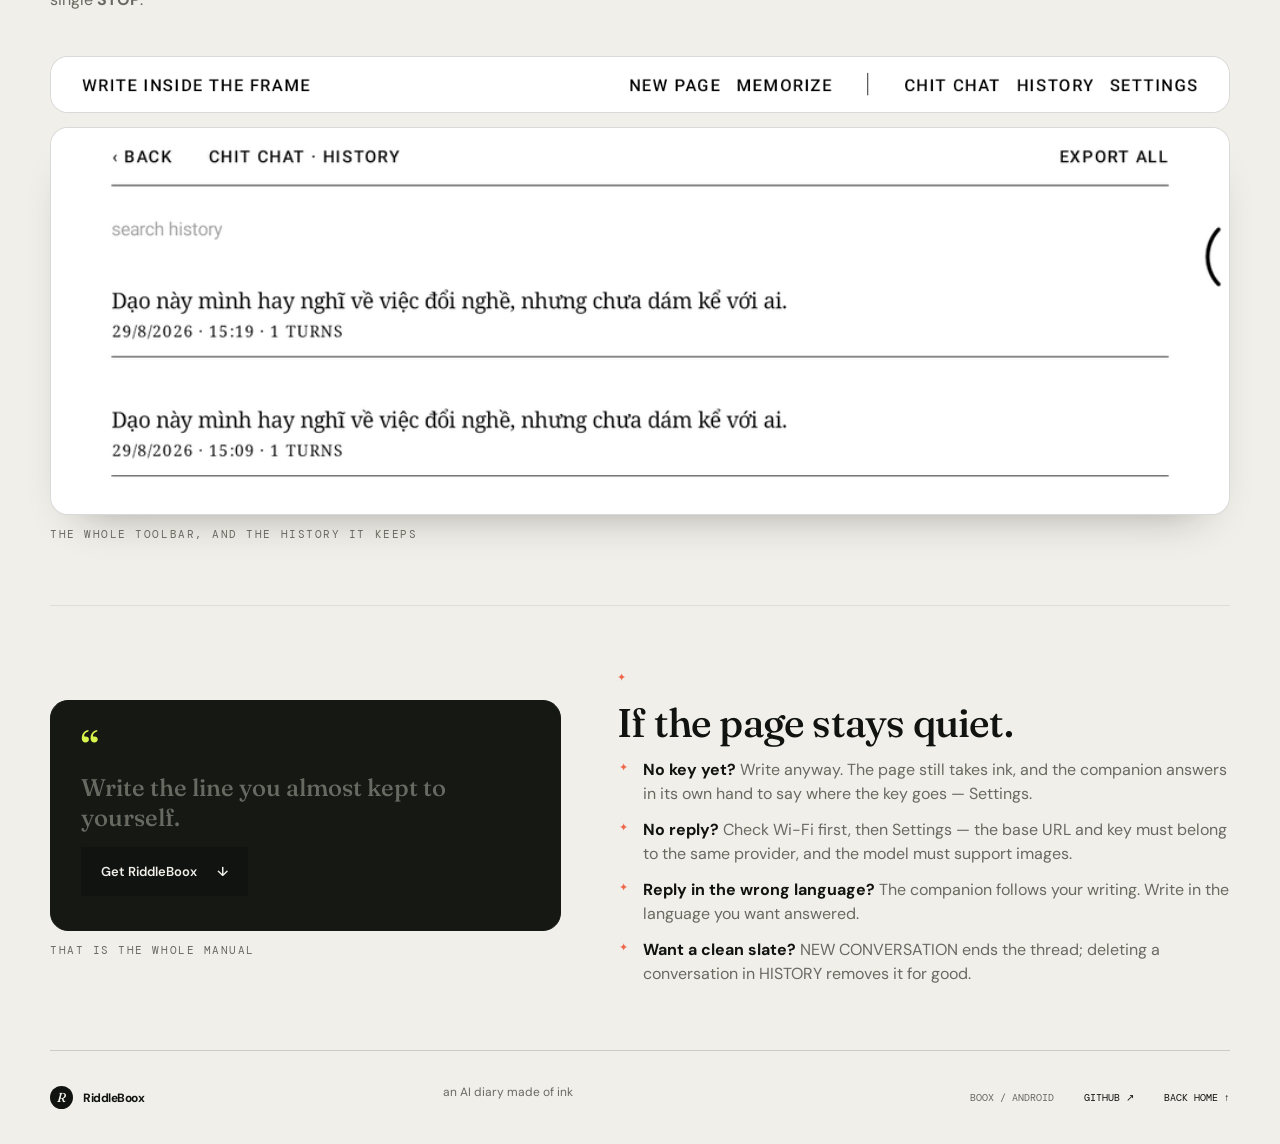
==== commit 908966aa: "feat(pages): ship from Google Play Every download CTA points at the Play listing (play.google.com/st" ====
--- a/pages/guide.html
+++ b/pages/guide.html
@@ -44,7 +44,7 @@
           <circle cx="9.2" cy="7.1" r=".55" fill="var(--paper)" />
           <circle cx="14.8" cy="7.1" r=".55" fill="var(--paper)" />
         </svg>
-        Download for Android <span aria-hidden="true">↓</span>
+        Get it on Google Play <span aria-hidden="true">↗</span>
       </a>
     </header>
 
@@ -63,10 +63,9 @@
           <div class="card-number">01</div>
           <h2>Install the app.</h2>
           <p>
-            On your BOOX tablet, open the browser and download
-            <a class="text-link" href="#" data-android-download>the APK</a>.
-            When Android asks, allow installs from the browser, then open the
-            downloaded file and confirm.
+            On your BOOX tablet, open
+            <a class="text-link" href="#" data-android-download>RiddleBoox on Google Play</a>
+            and tap Install.
           </p>
           <ul class="guide-list">
             <li>Works on BOOX tablets running Android 10 or newer.</li>
@@ -76,11 +75,11 @@
         </div>
         <figure class="guide-figure guide-figure-plain">
           <div class="guide-download-card">
-            <span class="guide-download-name">RiddleBoox-v0.4.3.apk</span>
-            <span class="guide-download-meta">43 MB · signed release · versionCode 7</span>
-            <a class="button button-download" href="index.html#download" data-android-download>Download <span aria-hidden="true">↓</span></a>
+            <span class="guide-download-name">RiddleBoox</span>
+            <span class="guide-download-meta">free · Android 10+ · BOOX tablets</span>
+            <a class="button button-download" href="index.html#download" data-android-download>Get it on Google Play <span aria-hidden="true">↗</span></a>
           </div>
-          <figcaption>the build lives on GitHub releases</figcaption>
+          <figcaption>the app ships from Google Play</figcaption>
         </figure>
       </section>
 
